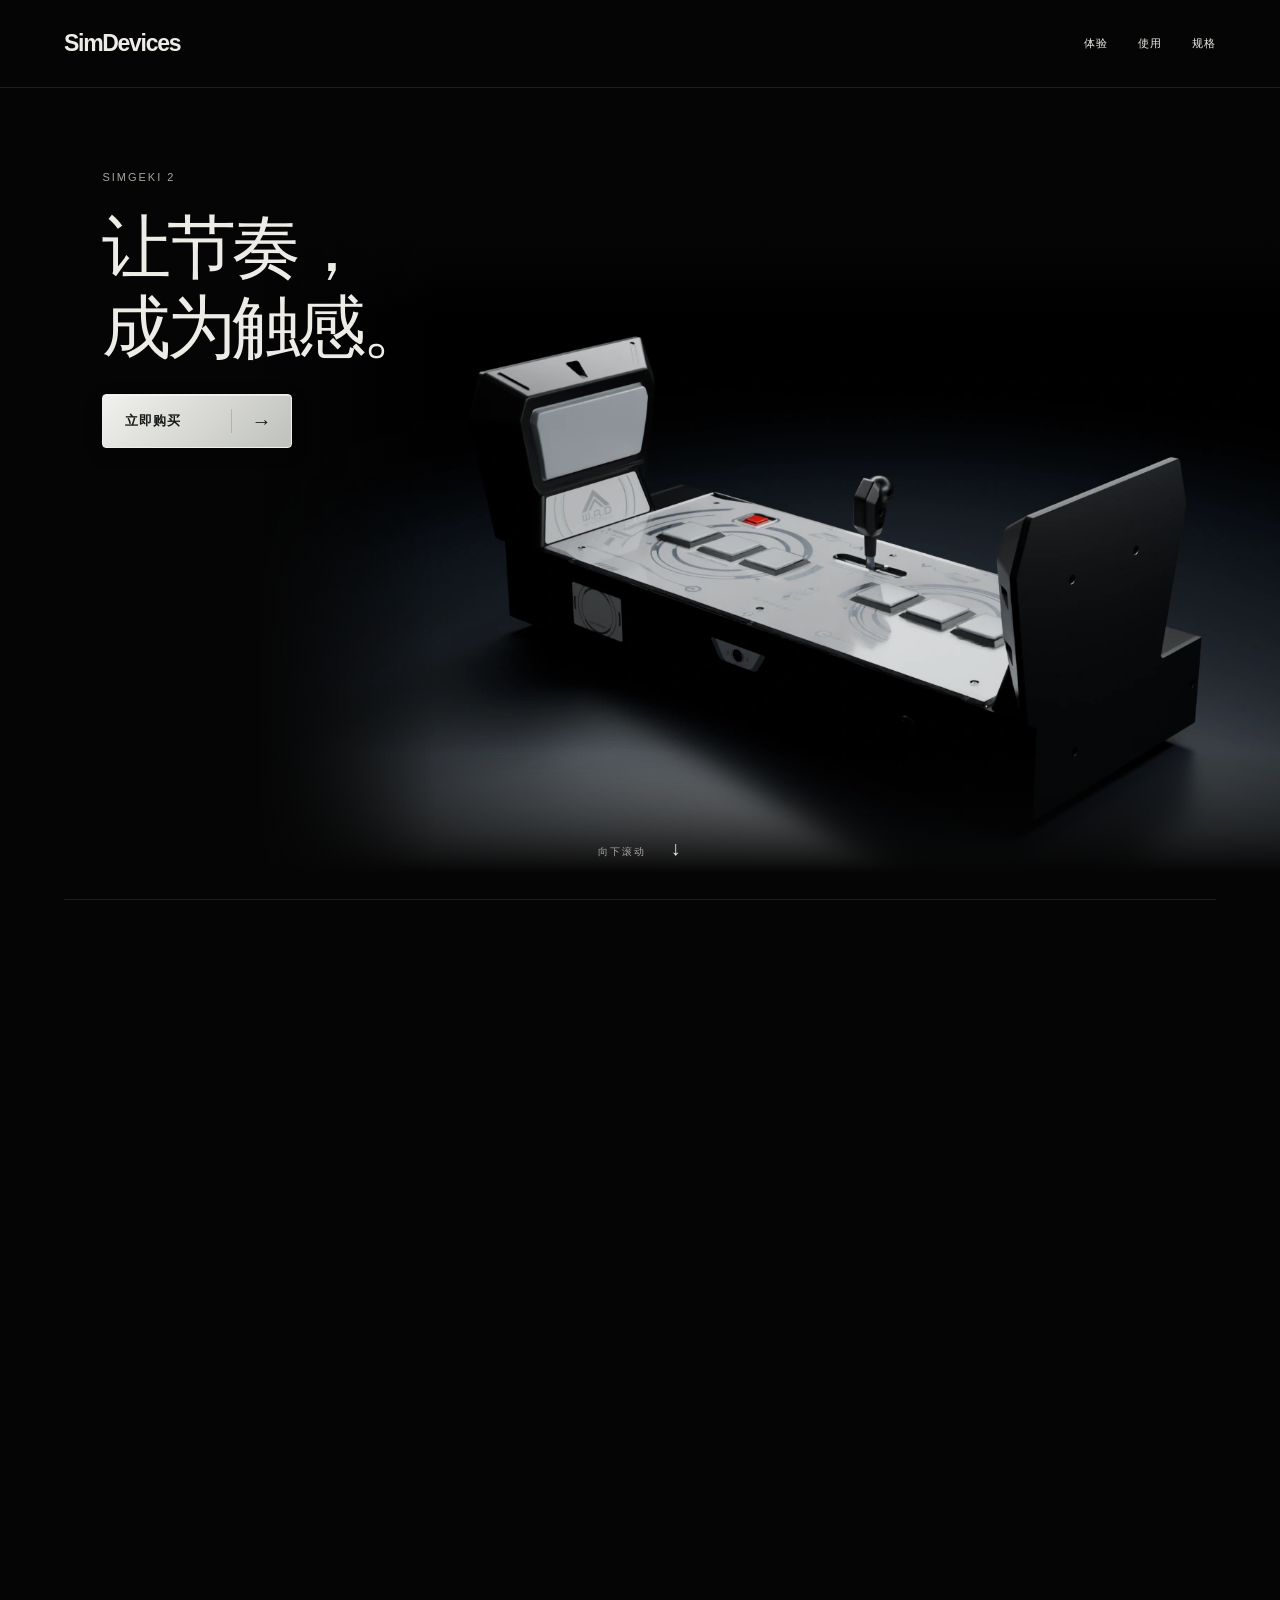
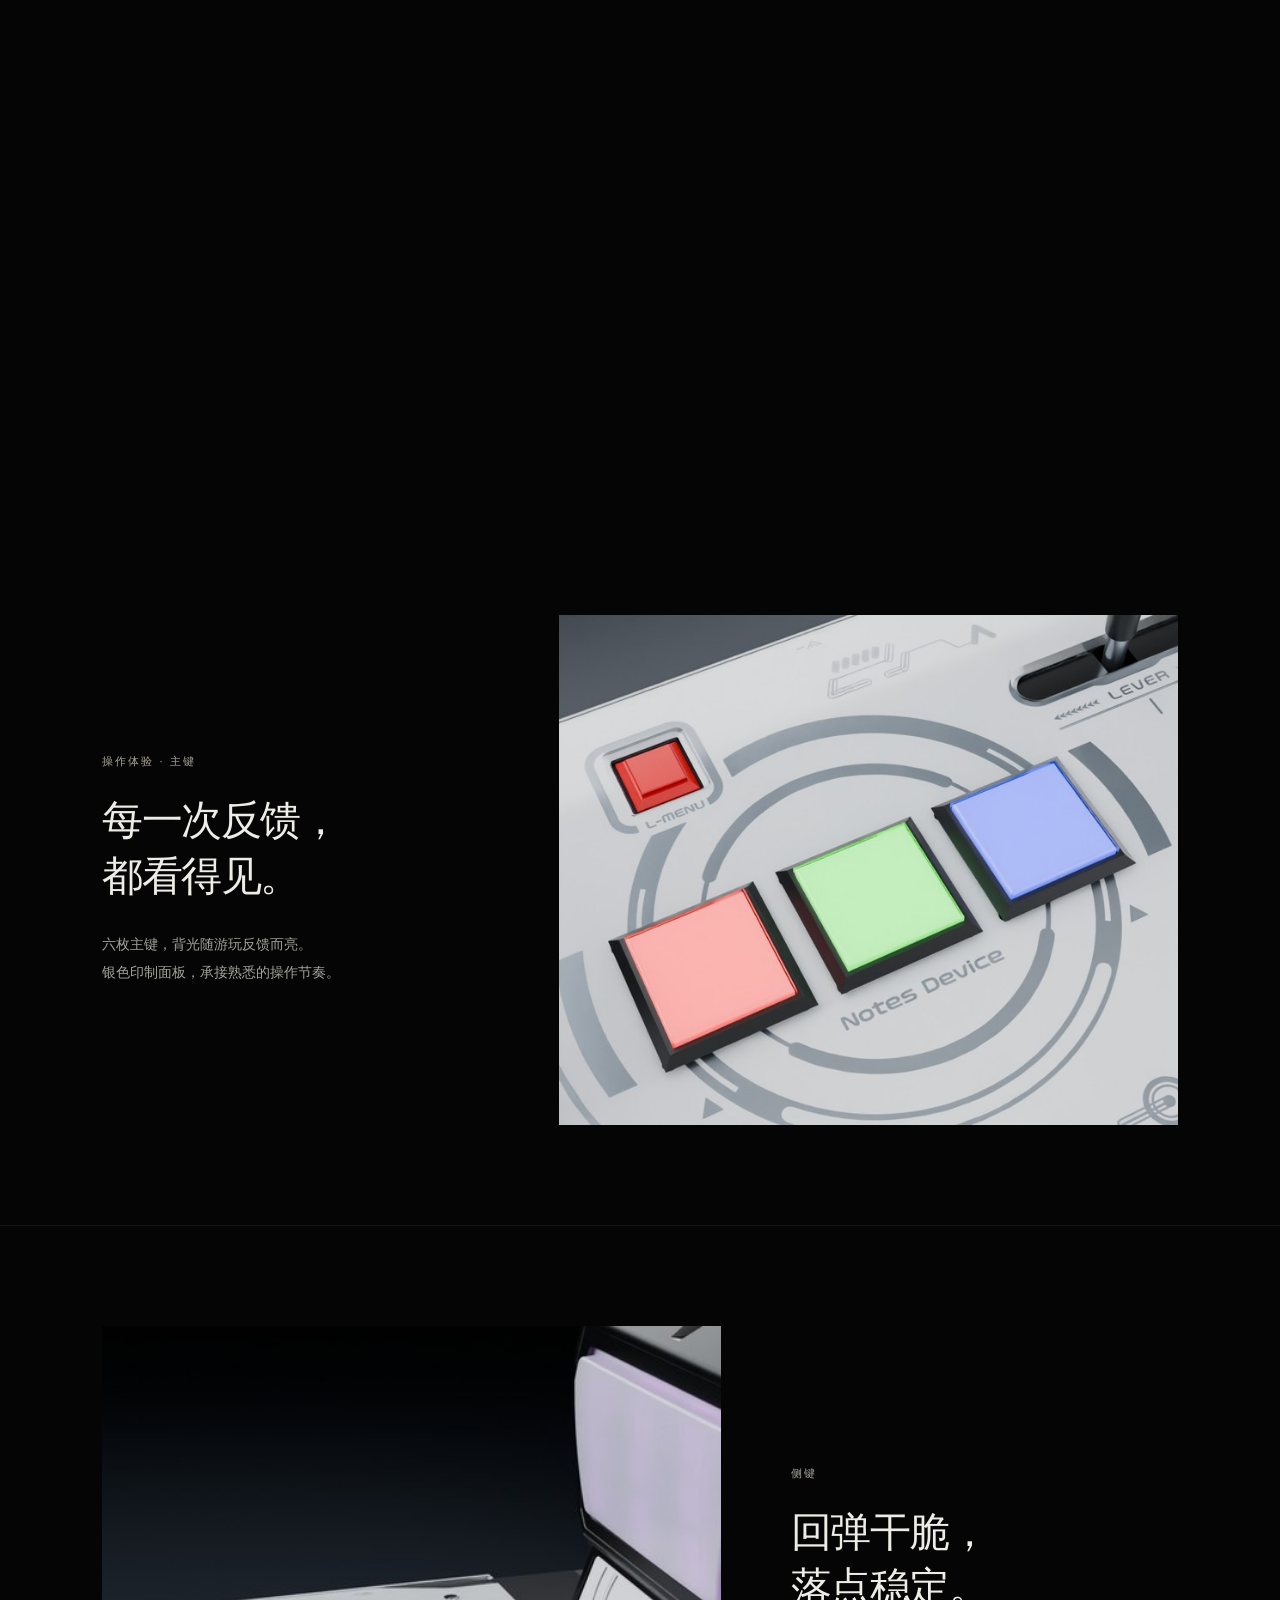
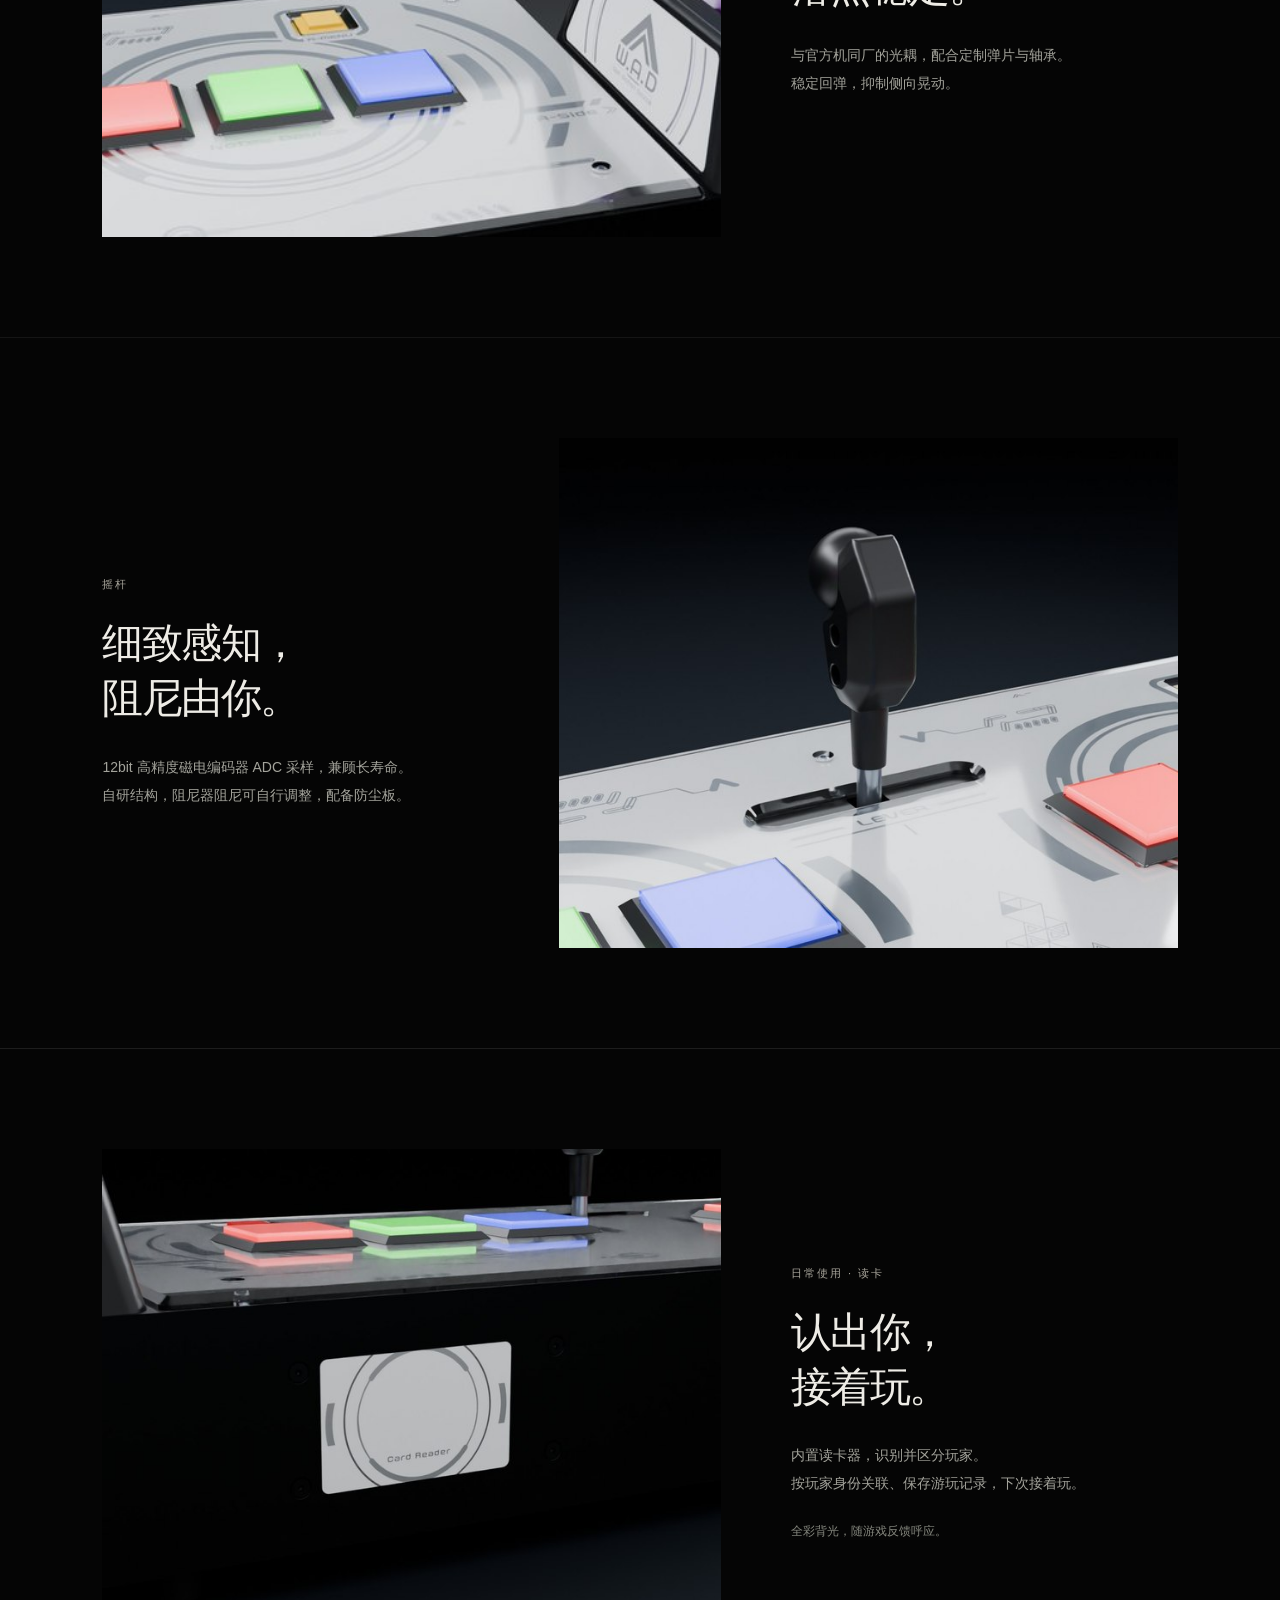
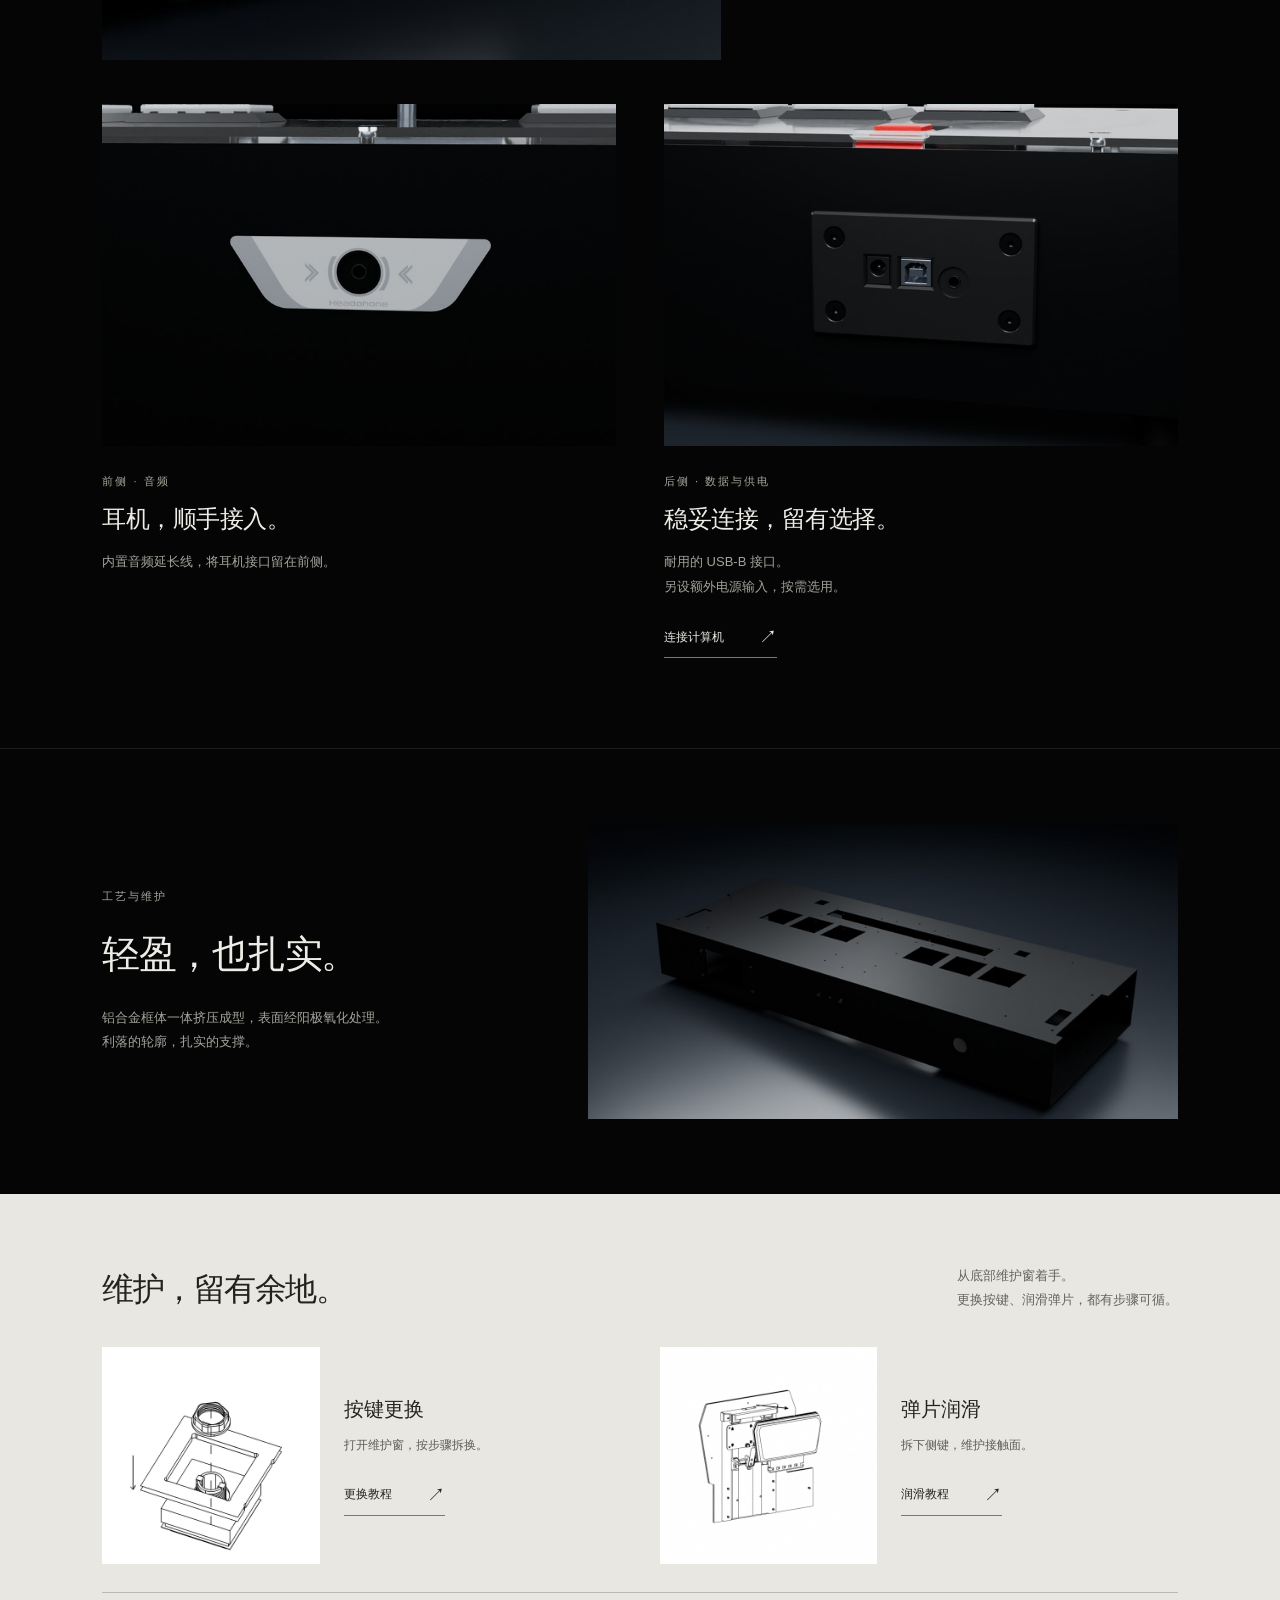
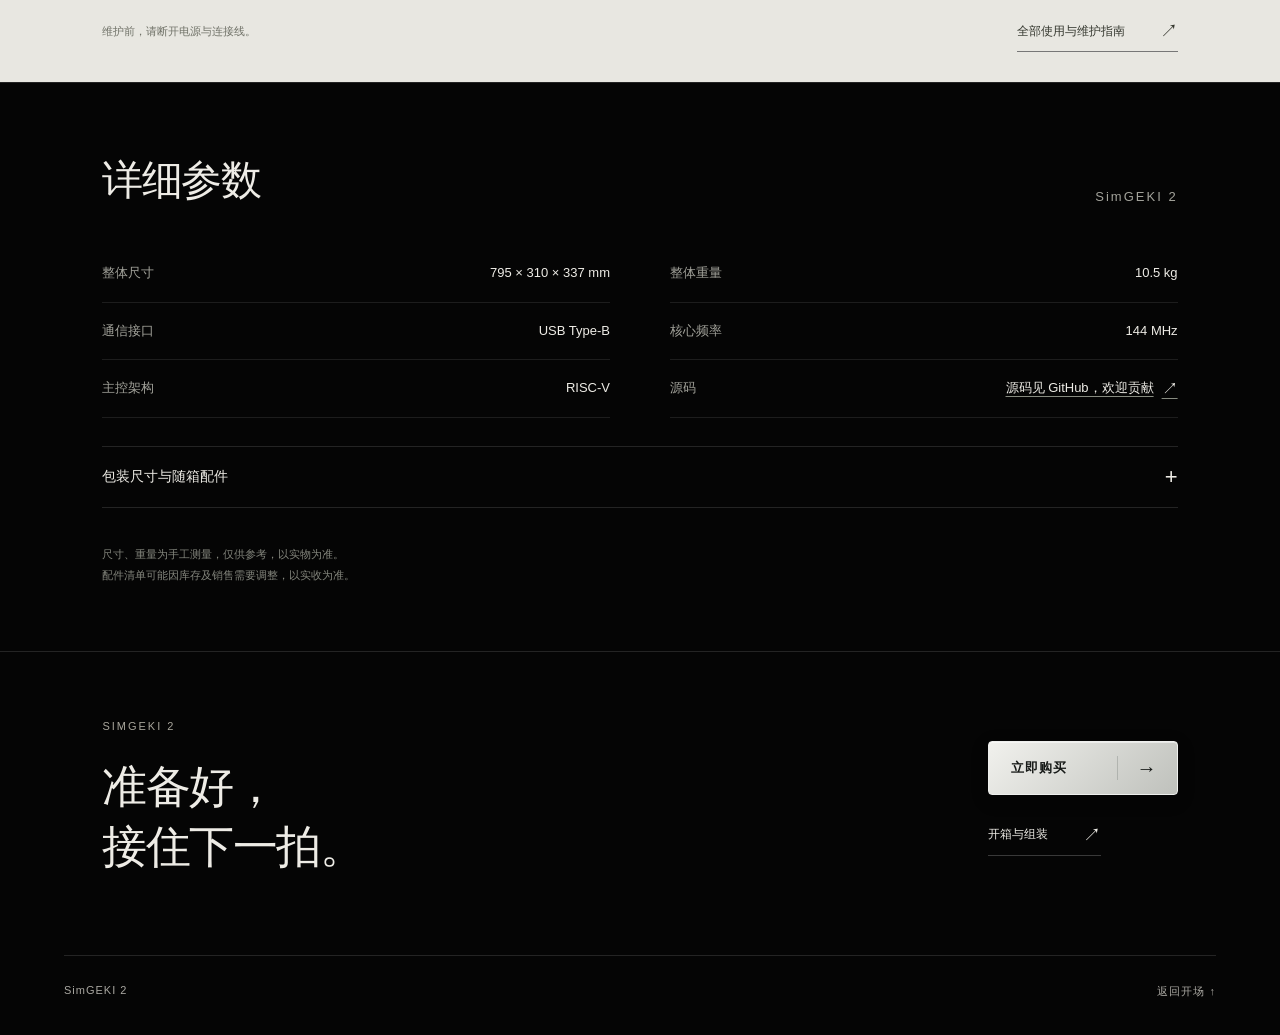
==== products/simgeki-2/index.html @ 31fef50c "Build SimDevices brand home and preserve SimGEKI product story" ====
<!doctype html>
<html lang="zh-CN"><head><meta charset="utf-8"><meta name="viewport" content="width=device-width,initial-scale=1"><meta name="theme-color" content="#050505"><title>SimGEKI 2 · 让节奏，成为触感。</title><meta name="description" content="SimGEKI 2：主键、侧键、摇杆与读卡器。探索真实细节、维护方式和详细规格。"><link rel="stylesheet" href="style.css?v=13"></head>
<body><header><a class="brand" href="../../" aria-label="SimDevices 品牌首页">SimDevices</a><nav aria-label="页面导航"><a href="#detail">体验</a><a href="#reader">使用</a><a href="#specs">规格</a></nav></header>
<main id="top">
<section class="sequence" aria-label="SimGEKI 2 产品展示"><div class="stage"><div class="title"><p class="eyebrow">SIMGEKI 2</p><h1>让节奏，<br>成为触感。</h1><a class="purchase" href="https://item.taobao.com/item.htm?id=807658111168" target="_blank" rel="noopener"><span class="purchase-label">立即购买</span><span class="purchase-arrow" aria-hidden="true">→</span></a></div><div class="visual"><picture><source media="(prefers-reduced-motion: reduce) and (max-width: 700px)" srcset="assets/mobile/reduced-off.webp?v=10-final"><source media="(prefers-reduced-motion: reduce)" srcset="assets/desktop/reduced-off.webp?v=10-final"><source media="(max-width: 700px)" srcset="assets/mobile/frame-000.webp?v=10-final"><img id="poster" src="assets/desktop/frame-000.webp?v=10-final" width="1600" height="900" fetchpriority="high" alt="SimGEKI 2，未点亮的六枚主键与中央摇杆"></picture><canvas aria-hidden="true"></canvas></div><div class="caption"><span class="instruction">向下滚动 <b>↓</b></span></div><div class="track"><i></i></div></div></section>
<section id="detail" class="feature content-section" aria-labelledby="keys-heading"><div class="feature-copy"><p class="eyebrow">操作体验 · 主键</p><h2 id="keys-heading">每一次反馈，<br>都看得见。</h2><p>六枚主键，背光随游玩反馈而亮。<br>银色印制面板，承接熟悉的操作节奏。</p></div><figure><img src="assets/keys-studio.jpg" srcset="assets/keys-studio-720.jpg 720w, assets/keys-studio.jpg 1200w" sizes="(max-width:700px) 84vw, (max-width:1600px) 49vw, 720px" width="1200" height="990" loading="lazy" decoding="async" alt="真实模型主键特写：背光点亮的按键与银色印制面板"></figure></section>
<section id="side" class="feature reverse content-section" aria-labelledby="side-heading"><div class="feature-copy"><p class="eyebrow">侧键</p><h2 id="side-heading">回弹干脆，<br>落点稳定。</h2><p>与官方机同厂的光耦，配合定制弹片与轴承。<br>稳定回弹，抑制侧向晃动。</p></div><figure><img src="assets/side-controls.jpg" srcset="assets/side-controls-720.jpg 720w, assets/side-controls.jpg 1600w" sizes="(max-width:700px) 84vw, (max-width:1600px) 49vw, 720px" width="1600" height="900" loading="lazy" decoding="async" alt="真实模型侧键特写：侧边按键与框体"></figure></section>
<section id="lever" class="feature content-section" aria-labelledby="lever-heading"><div class="feature-copy"><p class="eyebrow">摇杆</p><h2 id="lever-heading">细致感知，<br>阻尼由你。</h2><p>12bit 高精度磁电编码器 ADC 采样，兼顾长寿命。<br>自研结构，阻尼器阻尼可自行调整，配备防尘板。</p></div><figure><img src="assets/joystick-studio.jpg" srcset="assets/joystick-studio-720.jpg 720w, assets/joystick-studio.jpg 1200w" sizes="(max-width:700px) 84vw, (max-width:1600px) 49vw, 720px" width="1200" height="990" loading="lazy" decoding="async" alt="真实模型摇杆特写：握把、杆轴与面板行程槽"></figure></section>
<section id="everyday" class="daily" aria-labelledby="reader-heading"><div id="reader" class="feature reverse content-section" aria-labelledby="reader-heading"><div class="feature-copy"><p class="eyebrow">日常使用 · 读卡</p><h2 id="reader-heading">认出你，<br>接着玩。</h2><p>内置读卡器，识别并区分玩家。<br>按玩家身份关联、保存游玩记录，下次接着玩。</p><p class="secondary">全彩背光，随游戏反馈呼应。</p></div><figure><img src="assets/reader-studio.jpg" srcset="assets/reader-studio-720.jpg 720w, assets/reader-studio.jpg 1200w" sizes="(max-width:700px) 84vw, (max-width:1600px) 49vw, 720px" width="1200" height="990" loading="lazy" decoding="async" alt="真实模型读卡器特写：前侧读卡区域与印制面板"></figure></div>
<div id="connections" class="connections content-section">

<div class="connections-grid">
<article id="front-audio"><figure><img src="assets/audio-studio.jpg" srcset="assets/audio-studio-720.jpg 720w, assets/audio-studio.jpg 1200w" sizes="(max-width:700px) 84vw, 40vw" width="1200" height="800" loading="lazy" decoding="async" alt="真实模型前侧耳机插孔特写，位于银色 Headphone 标识中央"></figure><p class="eyebrow">前侧 · 音频</p><h3>耳机，顺手接入。</h3><p>内置音频延长线，将耳机接口留在前侧。</p></article>
<article id="rear-ports"><figure><img src="assets/rear-studio.jpg" srcset="assets/rear-studio-720.jpg 720w, assets/rear-studio.jpg 1200w" sizes="(max-width:700px) 84vw, 40vw" width="1200" height="800" loading="lazy" decoding="async" alt="真实模型后侧接口特写，包含 USB-B 与额外电源输入接口"></figure><p class="eyebrow">后侧 · 数据与供电</p><h3>稳妥连接，留有选择。</h3><p>耐用的 USB-B 接口。<br>另设额外电源输入，按需选用。</p><a class="text-link" href="https://sim.bysb.net/#/simgeki2/configs/connect-to-pc/" target="_blank" rel="noopener">连接计算机 <span>↗</span></a></article>
</div>

</div></section>
<section id="frame-body" class="build content-section" aria-labelledby="frame-heading"><div><p class="eyebrow">工艺与维护</p><h2 id="frame-heading">轻盈，也扎实。</h2><p>铝合金框体一体挤压成型，表面经阳极氧化处理。<br>利落的轮廓，扎实的支撑。</p></div><figure><img src="assets/frame-studio.jpg" srcset="assets/frame-studio-720.jpg 720w, assets/frame-studio.jpg 1200w" sizes="(max-width:700px) 84vw, 40vw" width="1200" height="600" loading="lazy" decoding="async" alt="真实框体模型单独展示，移除面板及侧键以呈现框体结构"></figure></section>
<section id="care" class="care" aria-labelledby="care-heading"><div class="care-inner"><div class="section-head"><h2 id="care-heading">维护，留有余地。</h2><p>从底部维护窗着手。<br>更换按键、润滑弹片，都有步骤可循。</p></div><div class="assembly-grid">
<article><img src="assets/button-replacement-d50b653d.png" loading="lazy" decoding="async" width="512" height="512" alt="从设备背面观察，沿按钮轴线取出旧按钮的拆卸示意"><div><h3>按键更换</h3><p>打开维护窗，按步骤拆换。</p><a class="text-link" href="https://sim.bysb.net/#/simgeki2/maintenance/buttons/replacebutton" target="_blank" rel="noopener">更换教程 <span>↗</span></a></div></article>
<article><img src="assets/side-assembly.png" loading="lazy" decoding="async" width="512" height="512" alt="侧键弹片结构拆卸示意"><div><h3>弹片润滑</h3><p>拆下侧键，维护接触面。</p><a class="text-link" href="https://sim.bysb.net/#/simgeki2/maintenance/sidekeys/lubricatespring" target="_blank" rel="noopener">润滑教程 <span>↗</span></a></div></article>
</div><div class="care-bottom"><p class="care-note">维护前，请断开电源与连接线。</p><a class="text-link" href="https://sim.bysb.net/#/simgeki2/" target="_blank" rel="noopener">全部使用与维护指南 <span>↗</span></a></div></div></section>

<section id="specs" class="specs content-section" aria-labelledby="specs-heading"><div class="section-head"><h2 id="specs-heading">详细参数</h2><p>SimGEKI 2</p></div>
<dl class="spec-grid"><div><dt>整体尺寸</dt><dd>795 × 310 × 337 mm</dd></div><div><dt>整体重量</dt><dd>10.5 kg</dd></div><div><dt>通信接口</dt><dd>USB Type-B</dd></div><div><dt>核心频率</dt><dd>144 MHz</dd></div><div><dt>主控架构</dt><dd>RISC-V</dd></div><div class="source-row"><dt>源码</dt><dd><a class="source-link" href="https://github.com/SimDevices-Project/SimGEKI" target="_blank" rel="noopener noreferrer">源码见 GitHub，欢迎贡献 <span aria-hidden="true">↗</span></a></dd></div></dl>
<details class="spec-more"><summary>包装尺寸与随箱配件</summary><dl class="pack-spec"><div><dt>包装尺寸</dt><dd>859 × 384 × 308 mm</dd></div><div><dt>包装重量</dt><dd>12.8 kg</dd></div></dl><div class="package"><h3>包装清单</h3><ul><li>SimGEKI 2 主机</li><li>左侧键、右侧键</li><li>USB-A to USB-B 数据线 · 1.5 米</li><li>Aux 3.5mm 公对公音频线 · 1.5 米</li><li>H2.0 / H2.5 / H3.0 内六角扳手</li><li>T20 带柱梅花扳手</li><li>紧固螺丝包</li></ul></div>
</details><p class="spec-note">尺寸、重量为手工测量，仅供参考，以实物为准。<br>配件清单可能因库存及销售需要调整，以实收为准。</p></section>
<section id="purchase-close" class="closing content-section" aria-labelledby="closing-heading"><div><p class="eyebrow">SIMGEKI 2</p><h2 id="closing-heading">准备好，<br>接住下一拍。</h2></div><div class="closing-actions"><a class="purchase" href="https://item.taobao.com/item.htm?id=807658111168" target="_blank" rel="noopener"><span class="purchase-label">立即购买</span><span class="purchase-arrow" aria-hidden="true">→</span></a><a class="text-link" href="https://sim.bysb.net/#/simgeki2/manual/unbox/" target="_blank" rel="noopener">开箱与组装 <span>↗</span></a></div></section>
</main><footer><span>SimGEKI 2</span><a href="#top">返回开场 ↑</a></footer><script src="app.js?v=10-final"></script></body></html>
---- products/simgeki-2/style.css ----
:root{color-scheme:dark;--paper:#eeece6;--muted:#a3a39b}*{box-sizing:border-box}html{scroll-behavior:smooth;scroll-padding-top:40px}body{margin:0;background:#050505;color:var(--paper);font-family:Arial,"Microsoft YaHei",sans-serif;-webkit-font-smoothing:antialiased}a{color:inherit;text-decoration:none}a:focus-visible{outline:2px solid #cec7b4;outline-offset:8px}header{height:88px;position:absolute;z-index:5;top:0;left:0;width:100%;padding:0 5%;display:flex;align-items:center;justify-content:space-between;border-bottom:1px solid #ffffff1a}.brand{font-size:23px;font-weight:800;letter-spacing:-1.3px}nav{display:flex;gap:30px;font-size:11px;letter-spacing:1px}.eyebrow{font-size:11px;letter-spacing:2px;color:#a9a69c;margin:0 0 24px}.sequence{height:235svh}.stage{height:100svh;min-height:620px;position:sticky;top:0;overflow:hidden;background:#050505}.title{position:absolute;z-index:2;left:8%;top:19%;pointer-events:none}h1{font-size:clamp(48px,5.4vw,86px);font-weight:500;line-height:1.16;letter-spacing:-4px;margin:0}.visual{position:absolute;width:min(88vw,1450px);right:-8%;bottom:3%;aspect-ratio:16/9}.visual:after{content:"";position:absolute;inset:0;pointer-events:none;background:linear-gradient(90deg,#050505 0%,transparent 16%),linear-gradient(0deg,#050505 0%,transparent 19%),linear-gradient(180deg,#050505 0%,transparent 12%)}.visual img,.visual canvas{position:absolute;width:100%;height:100%;object-fit:contain;display:block}.visual canvas{opacity:0}.caption{position:absolute;bottom:40px;left:5%;width:90%;display:flex;justify-content:center;color:#aaa8a2;font-size:10px;letter-spacing:2px}.instruction b{display:inline-block;margin-left:20px;font-size:20px;font-weight:400;color:var(--paper)}.track{height:1px;position:absolute;bottom:0;left:5%;width:90%;background:#ffffff1a}.track i{display:block;background:#aaa391;width:100%;height:100%;transform:scaleX(0);transform-origin:left}.content-section{max-width:1600px;margin:0 auto;padding:100px 8%}h2{font-size:clamp(30px,3.2vw,50px);line-height:1.35;font-weight:400;letter-spacing:-1.5px;margin:0 0 26px}.feature{display:grid;grid-template-columns:1fr 1.6fr;gap:70px;align-items:center}.feature+.feature{border-top:1px solid #ffffff10}.feature-copy>p:not(.eyebrow){font-size:14px;line-height:2;color:var(--muted);margin:0}.feature figure{margin:0;aspect-ratio:1.212;overflow:hidden;background:#080909}.feature img{display:block;width:100%;height:100%;object-fit:cover;object-position:center}.feature.reverse{grid-template-columns:1.6fr 1fr}.feature.reverse figure{grid-column:1;grid-row:1}.feature.reverse .feature-copy{grid-column:2;grid-row:1}.text-link{display:inline-flex;align-items:center;gap:35px;border-bottom:1px solid #777;padding:8px 0;font-size:12px;margin-top:18px}.text-link span{font-size:18px}.care{background:#e8e7e1;color:#22231f}.care-inner{max-width:1600px;margin:auto;padding:70px 8% 30px}.section-head{display:flex;align-items:end;justify-content:space-between;gap:45px;margin-bottom:36px}.section-head h2{margin:0}.section-head>p{font-size:13px;line-height:1.8;margin:0;color:#62645c}.assembly-grid{display:grid;grid-template-columns:1fr 1fr;gap:40px}.assembly-grid article{display:grid;grid-template-columns:minmax(100px,42%) 1fr;gap:24px;align-items:center}.assembly-grid img{display:block;width:100%;height:auto;aspect-ratio:1;object-fit:contain;background:#fff}.assembly-grid h3{font-size:20px;font-weight:400;margin:0 0 12px}.assembly-grid p{font-size:12px;line-height:1.8;color:#5b5e55;margin:0}.care-note{font-size:11px;color:#707268;border-top:1px solid #b9bbb0;padding-top:22px;margin:30px 0 0}.specs{border-top:1px solid #ffffff20;padding-top:70px;padding-bottom:65px}.specs .section-head>p{color:var(--muted);letter-spacing:2px}.spec-grid{display:grid;grid-template-columns:1fr 1fr;gap:0 60px;margin:0 0 50px}.spec-grid>div{display:flex;justify-content:space-between;align-items:baseline;gap:24px;padding:18px 0;border-bottom:1px solid #ffffff18;font-size:13px;line-height:1.6}.spec-grid dt{color:var(--muted);flex-shrink:0}.spec-grid dd{margin:0;text-align:right}.specs h3{font-size:17px;font-weight:400;margin:0 0 24px}.package{display:grid;grid-template-columns:1fr 2fr;gap:24px;border-top:1px solid #ffffff18;padding-top:32px}.package ul{display:grid;grid-template-columns:1fr 1fr;gap:12px 30px;list-style:none;padding:0;margin:0;color:#b3b3aa;font-size:12px;line-height:1.8}.spec-note{color:#84867d;font-size:11px;line-height:1.9;margin:36px 0 0}footer{margin:0 5%;padding:28px 0 36px;border-top:1px solid #ffffff20;display:flex;justify-content:space-between;color:#aaa8a2;font-size:11px;letter-spacing:1px}
@media(min-width:1600px){.visual{right:0}}
@media(max-width:700px){header{height:72px;padding:0 7%}.brand{font-size:21px}nav{gap:20px;font-size:10px}.sequence{height:200svh}.stage{min-height:580px}.title{top:17%;left:8%}h1{font-size:49px;letter-spacing:-2px;line-height:1.23}.eyebrow{font-size:10px;margin-bottom:20px}.visual{width:140%;right:-20%;bottom:17%}.caption{bottom:35px;font-size:9px;letter-spacing:1px}.instruction b{margin-left:10px}.content-section{padding:68px 8%}.feature,.feature.reverse{grid-template-columns:1fr;gap:30px}.feature.reverse .feature-copy,.feature.reverse figure{grid-column:auto;grid-row:auto}.feature h2{font-size:35px;margin-bottom:20px}.feature-copy>p:not(.eyebrow){font-size:13px;line-height:1.9}.feature figure{aspect-ratio:1.15}.care-inner{padding:55px 8% 28px}.section-head{display:block;margin-bottom:28px}.section-head h2{font-size:30px;margin-bottom:18px}.section-head>p{font-size:12px}.assembly-grid{grid-template-columns:1fr;gap:28px}.assembly-grid article{grid-template-columns:40% 1fr;gap:20px}.assembly-grid h3{font-size:18px;margin-bottom:8px}.assembly-grid .text-link{font-size:11px;margin-top:12px;gap:22px}.care-note{line-height:1.8}.spec-grid{grid-template-columns:1fr;margin-bottom:36px}.spec-grid>div{font-size:12px;padding:16px 0;gap:15px}.package{grid-template-columns:1fr;gap:0}.package ul{grid-template-columns:1fr;gap:9px}.specs{padding-top:55px}.specs .section-head>p{font-size:11px}.spec-note{font-size:10px}footer{font-size:10px}}
@media(prefers-reduced-motion:reduce){html{scroll-behavior:auto}.sequence{height:100svh}.track{display:none}.title{opacity:1!important}}

.purchase{pointer-events:auto;display:inline-flex;align-items:center;justify-content:space-between;gap:32px;min-width:190px;min-height:54px;margin-top:27px;padding:0 19px 0 22px;border:1px solid #eeefed;border-radius:4px;background:linear-gradient(135deg,#f1f1ed,#bfc1bc);box-shadow:inset 0 1px 0 #fff8,0 5px 18px #0003;color:#171a18;font-size:13px;font-weight:600;letter-spacing:1px;touch-action:manipulation;animation:purchase-enter .48s .08s both;transition:transform .18s ease,box-shadow .18s ease,background .18s ease}
.purchase-arrow{font-size:20px;font-weight:400;line-height:24px;padding-left:19px;border-left:1px solid #343c3833;transition:transform .18s ease}
.purchase:focus-visible{outline:2px solid #f0ead9;outline-offset:5px;animation:none}
@keyframes purchase-enter{from{opacity:0;translate:0 6px}to{opacity:1;translate:0 0}}
@media(hover:hover) and (pointer:fine){.purchase:hover{transform:translateY(-2px);background:linear-gradient(135deg,#fffefa,#d2d5ce);box-shadow:inset 0 1px 0 #fff,0 8px 24px #0005}.purchase:hover .purchase-arrow{transform:translateX(3px)}}
.purchase:active{transform:translateY(1px) scale(.985);box-shadow:inset 0 2px 5px #0002;background:#bfc4bb}
.feature-copy>p.secondary{font-size:12px;color:#85877e;margin-top:22px}
.connections{border-top:1px solid #ffffff18}


.connections-grid{display:grid;grid-template-columns:1fr 1fr;gap:48px}
.connections figure{margin:0;background:#080909;overflow:hidden}
.connections img{display:block;width:100%;height:auto}
.connections-grid figure{margin-bottom:28px}
.connections .eyebrow{margin-bottom:14px}
.connections h3{font-size:24px;font-weight:400;letter-spacing:-.5px;margin:0 0 15px}
.connections p:not(.eyebrow){font-size:13px;line-height:1.9;color:var(--muted);margin:0}


@media(max-width:700px){.purchase{min-height:52px;min-width:180px;font-size:12px;margin-top:20px;gap:28px}.feature-copy>p.secondary{font-size:11px;margin-top:18px}.connections-grid{grid-template-columns:1fr;gap:40px}.connections h3{font-size:22px}.connections-grid figure{margin-bottom:23px}}
@media(prefers-reduced-motion:reduce){.purchase,.purchase-arrow{animation:none;transition:none;translate:none;transform:none!important}}
.title:focus-within{opacity:1!important}

.daily{border-top:1px solid #ffffff18}
.daily .feature{padding-bottom:44px}
.daily .connections{border-top:0;padding-top:0;padding-bottom:90px}
.build{border-top:1px solid #ffffff18;display:grid;grid-template-columns:1fr 1.4fr;gap:64px;align-items:center;padding-top:75px;padding-bottom:75px}
.build h2{font-size:clamp(30px,3vw,44px)}
.build p:not(.eyebrow){font-size:13px;line-height:1.9;color:var(--muted);margin:0}
.build figure{margin:0}.build img{display:block;width:100%;height:auto}
.care .section-head h2{font-size:clamp(28px,2.5vw,38px)}
.care-bottom{display:flex;align-items:center;justify-content:space-between;gap:24px;border-top:1px solid #b9bbb0;margin-top:28px;padding-top:18px}
.care-bottom .care-note{border:0;padding:0;margin:0}
.care-bottom .text-link{margin:0;color:#34372e}
.spec-grid{margin-bottom:28px}
.spec-more{border-top:1px solid #ffffff20;border-bottom:1px solid #ffffff20}
.spec-more summary{list-style:none;cursor:pointer;display:flex;align-items:center;justify-content:space-between;gap:20px;min-height:58px;padding:17px 0;font-size:14px}
.spec-more summary::-webkit-details-marker{display:none}
.spec-more summary:after{content:"+";font-size:22px;font-weight:300}
.spec-more[open] summary:after{content:"−"}
.spec-more summary:focus-visible{outline:2px solid #cec7b4;outline-offset:5px}
.pack-spec{display:grid;grid-template-columns:1fr 1fr;gap:40px;margin:0 0 26px}
.pack-spec>div{display:flex;justify-content:space-between;gap:20px;font-size:12px;color:var(--muted)}
.pack-spec dd{margin:0;color:var(--paper)}
.spec-more .package{padding-bottom:28px}
.closing{border-top:1px solid #ffffff20;display:flex;align-items:center;justify-content:space-between;gap:60px;padding-top:68px;padding-bottom:78px}
.closing h2{margin:0;font-size:clamp(34px,3.5vw,52px)}
.closing-actions{display:flex;flex-direction:column;align-items:flex-start;gap:20px}
.closing .purchase{margin:0;animation:none}
.closing .text-link{margin:0;font-size:12px;border-color:#ffffff35}
@media(max-width:700px){.daily .feature{padding-bottom:34px}.daily .connections{padding-bottom:58px}.build{grid-template-columns:1fr;gap:28px;padding-top:58px;padding-bottom:58px}.build h2{font-size:32px;margin-bottom:20px}.care-bottom{align-items:flex-start;flex-direction:column;gap:12px}.care-bottom .text-link{font-size:11px}.pack-spec{grid-template-columns:1fr;gap:16px}.closing{align-items:flex-start;flex-direction:column;gap:30px;padding-top:54px;padding-bottom:60px}.closing h2{font-size:36px}.closing-actions{flex-direction:row;align-items:center;flex-wrap:wrap;gap:22px}.closing .purchase{min-width:170px}.closing .text-link{font-size:11px;gap:12px}}
.spec-grid .source-row{align-items:center;padding-top:6px;padding-bottom:6px}.source-link{display:inline-flex;align-items:center;justify-content:flex-end;gap:8px;min-height:44px;padding:4px 0;border-radius:2px;text-decoration:underline;text-decoration-color:#878b80;text-underline-offset:4px;transition:color .15s,text-decoration-color .15s;touch-action:manipulation}.source-link span{font-size:16px;text-decoration:none}.source-link:hover{color:#fff;text-decoration-color:#eeece6}.source-link:focus-visible{outline:2px solid #cec7b4;outline-offset:3px}.source-link:active{color:#cec7b4}@media(prefers-reduced-motion:reduce){.source-link{transition:none}}
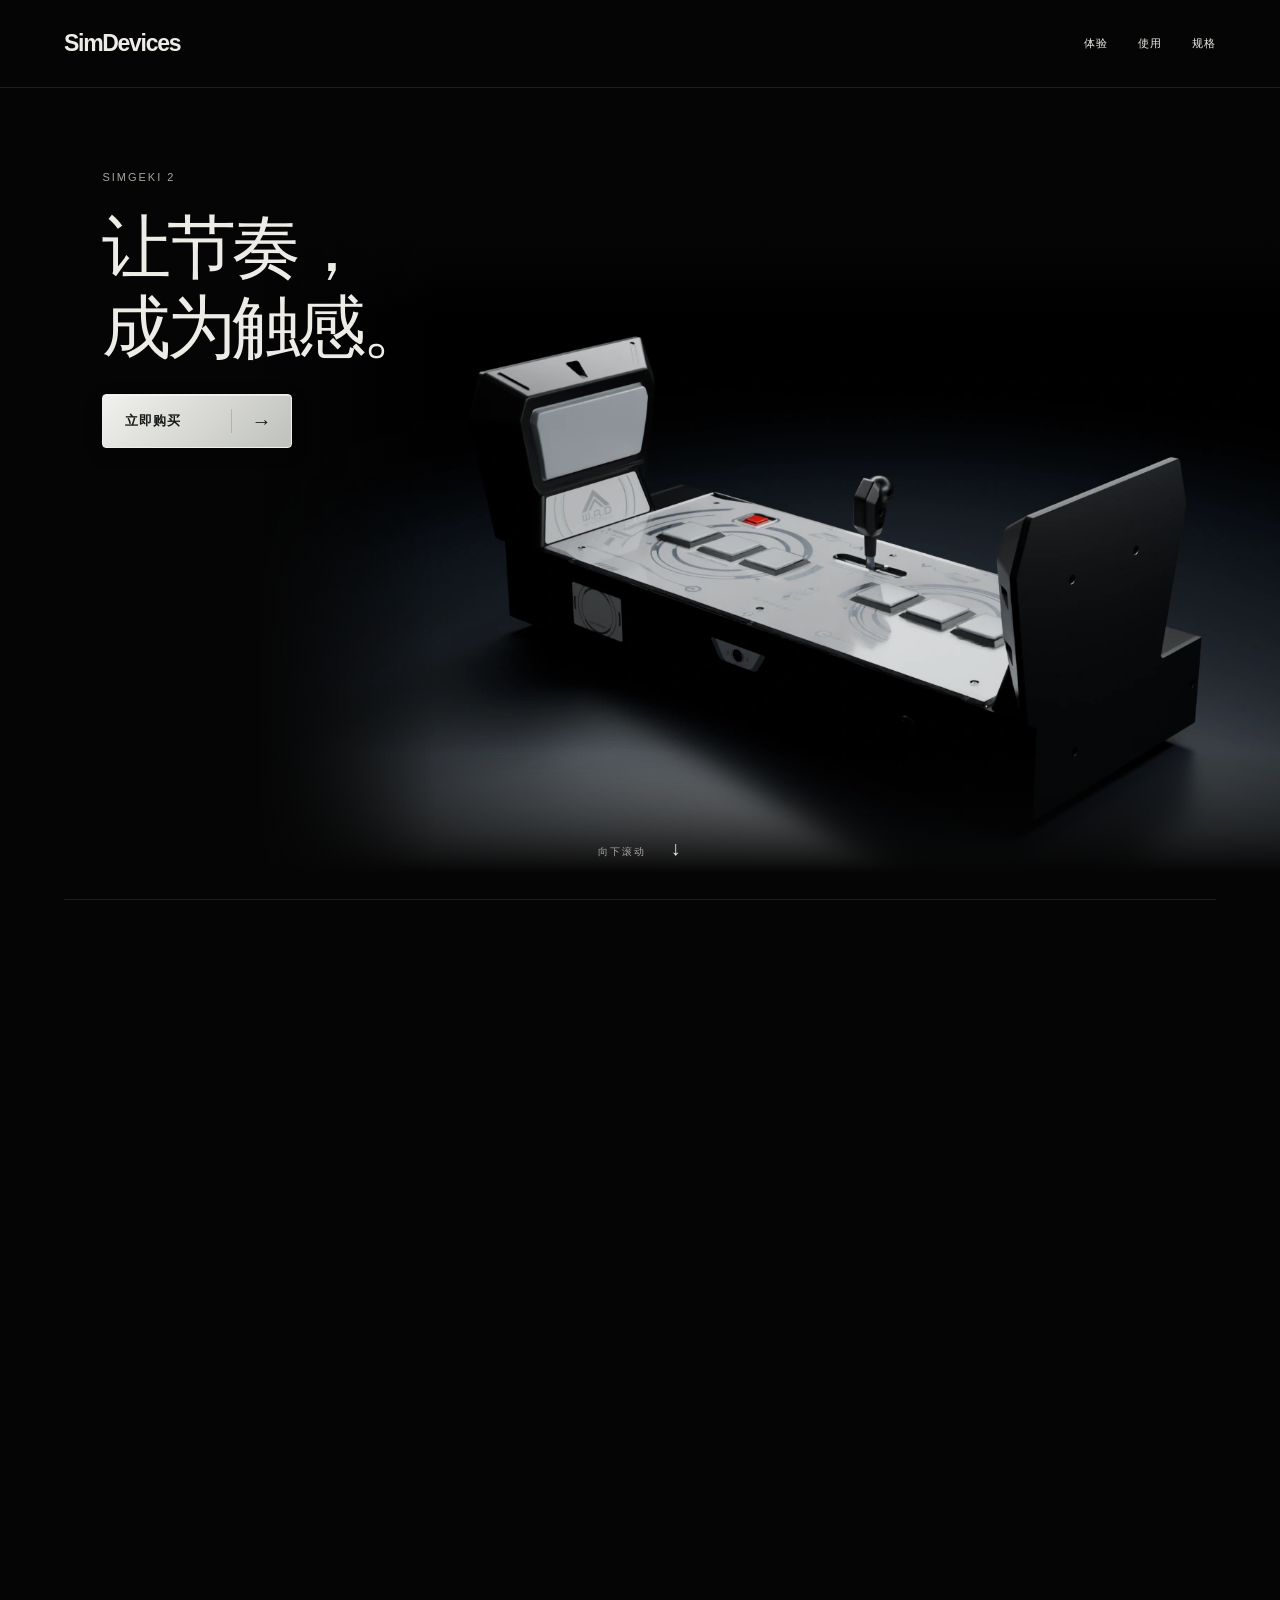
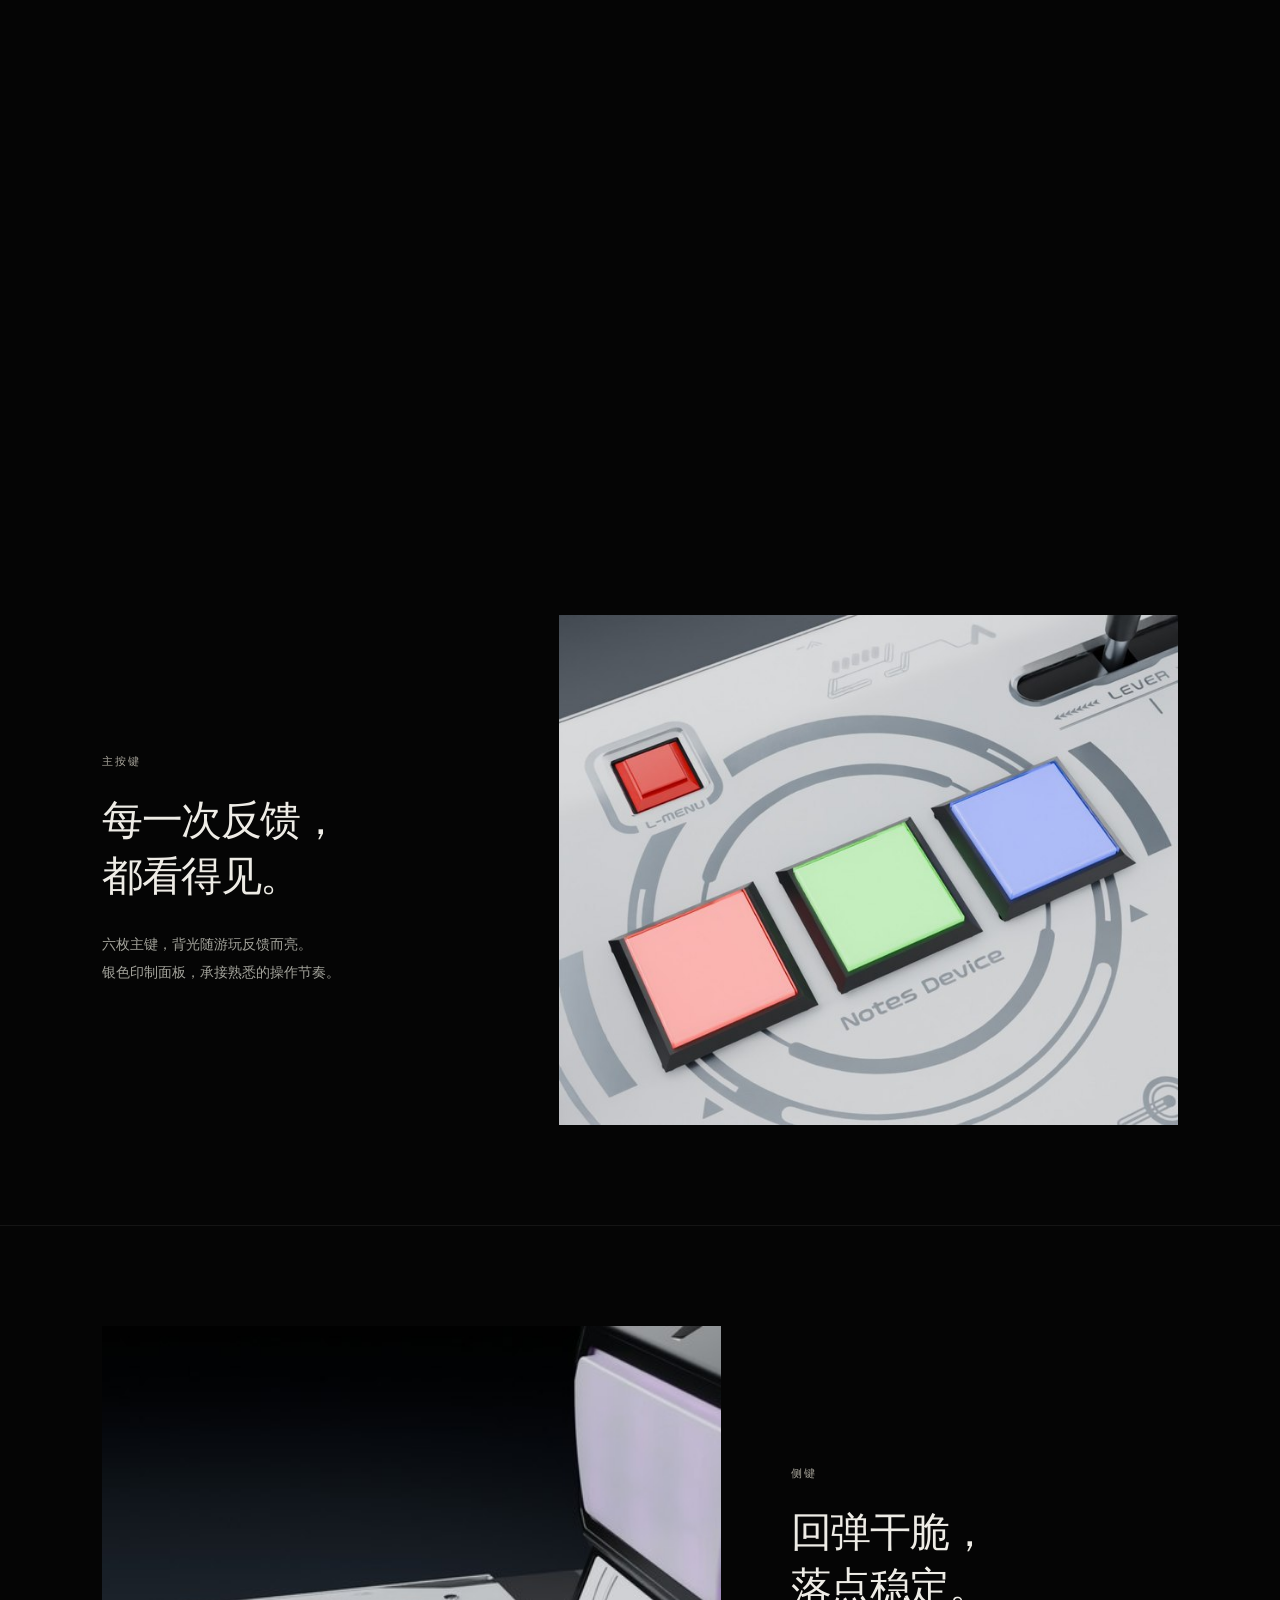
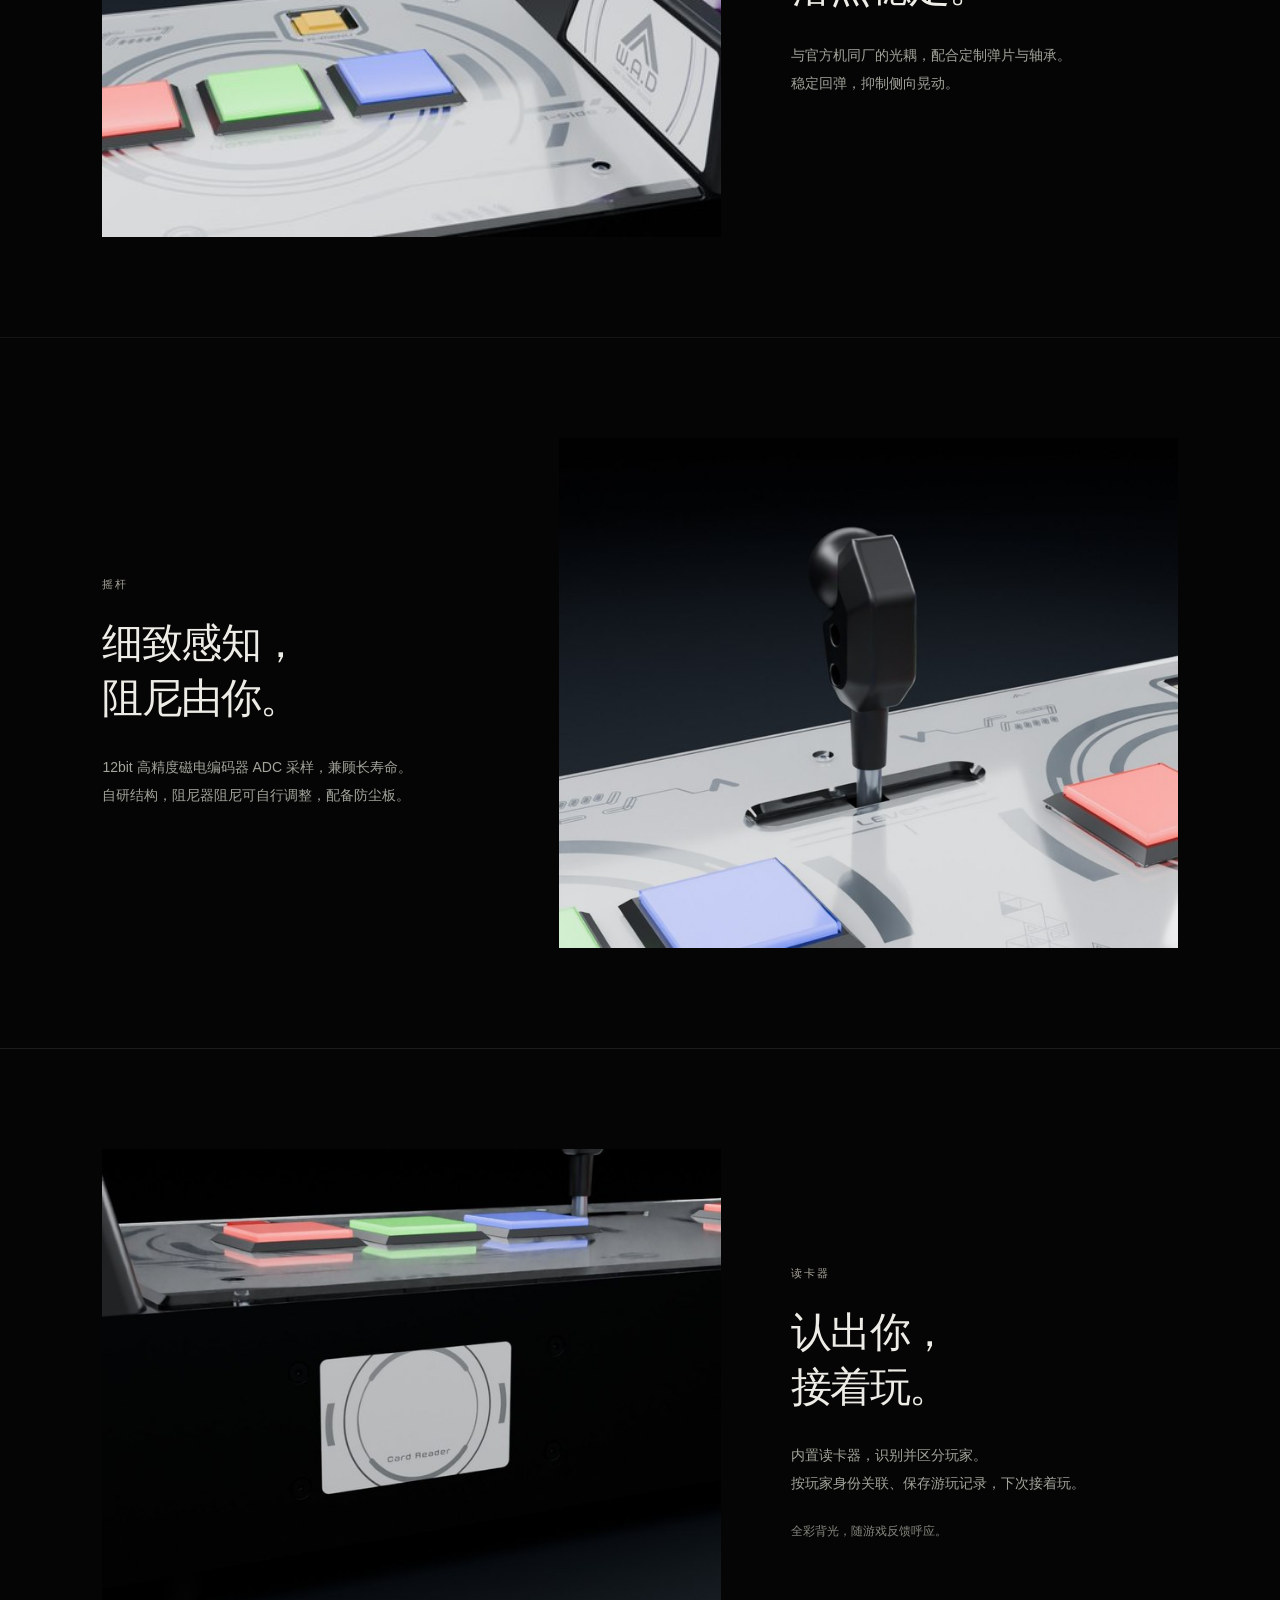
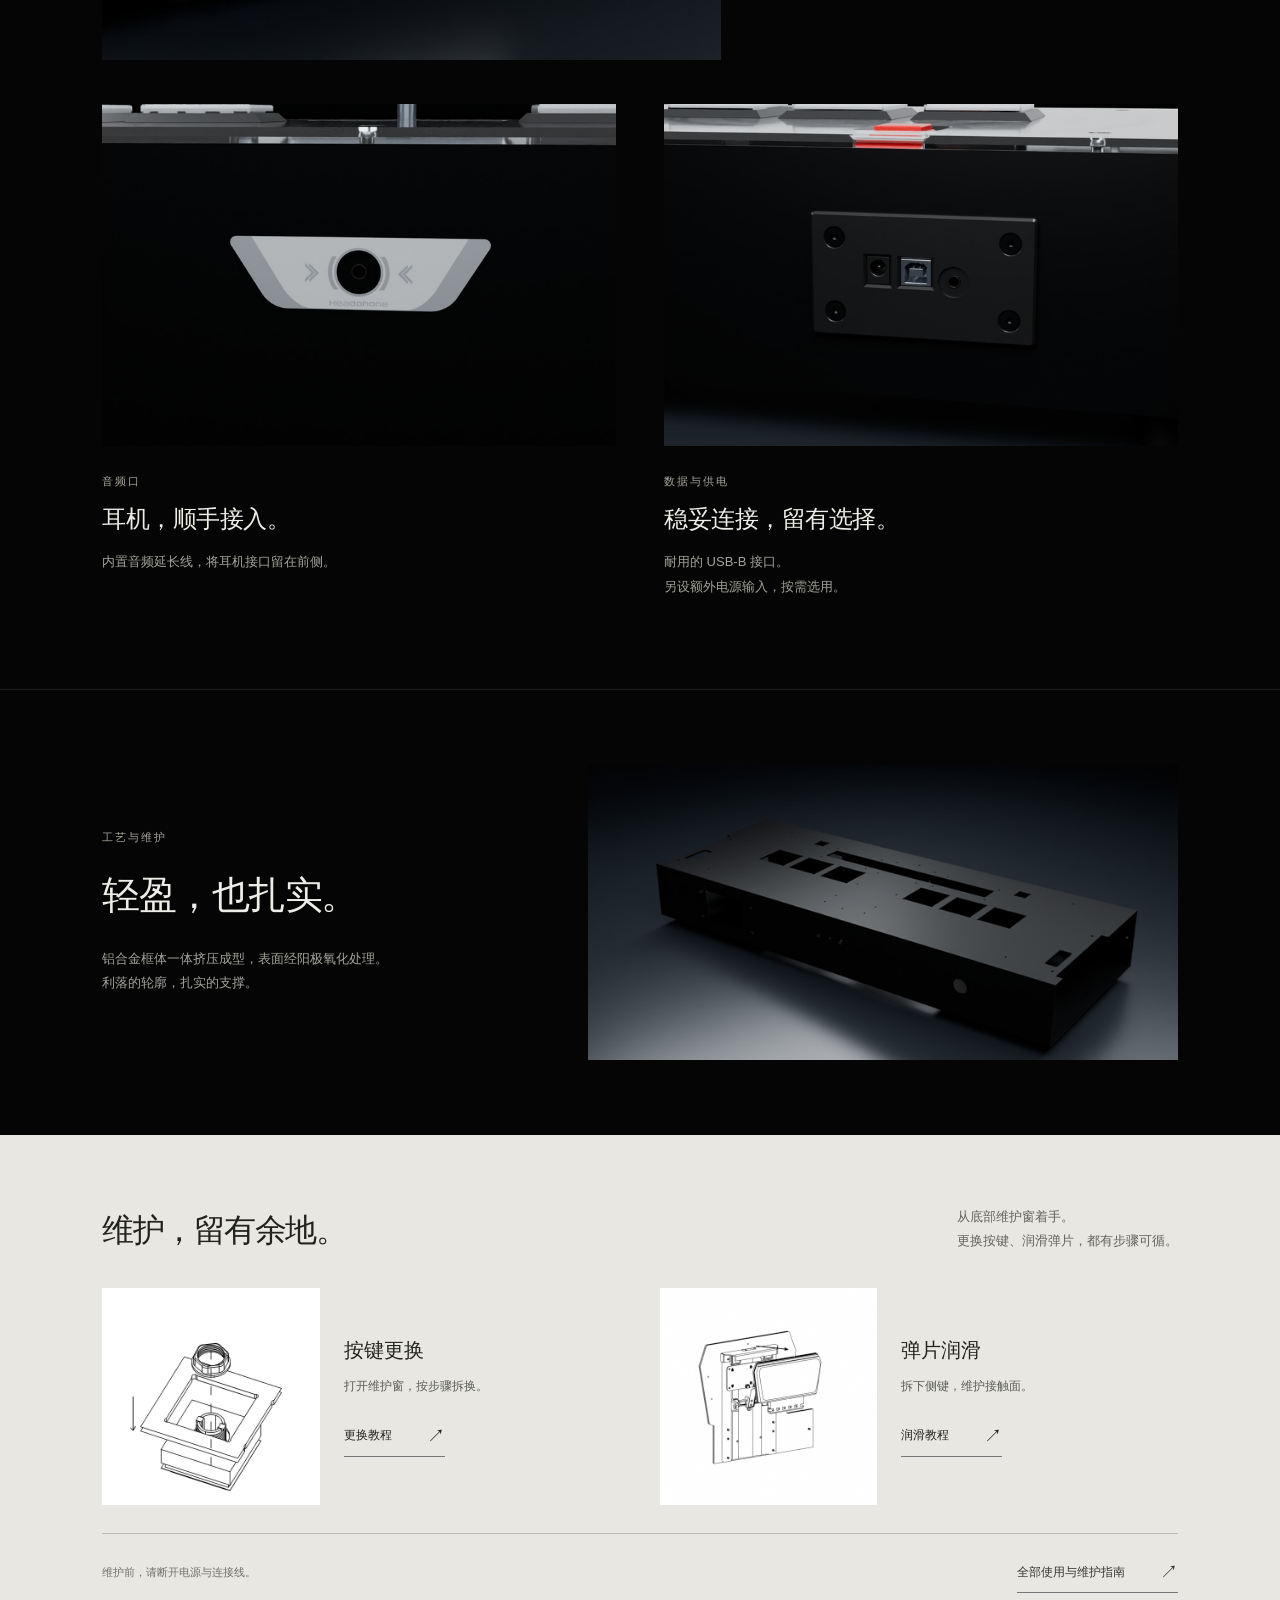
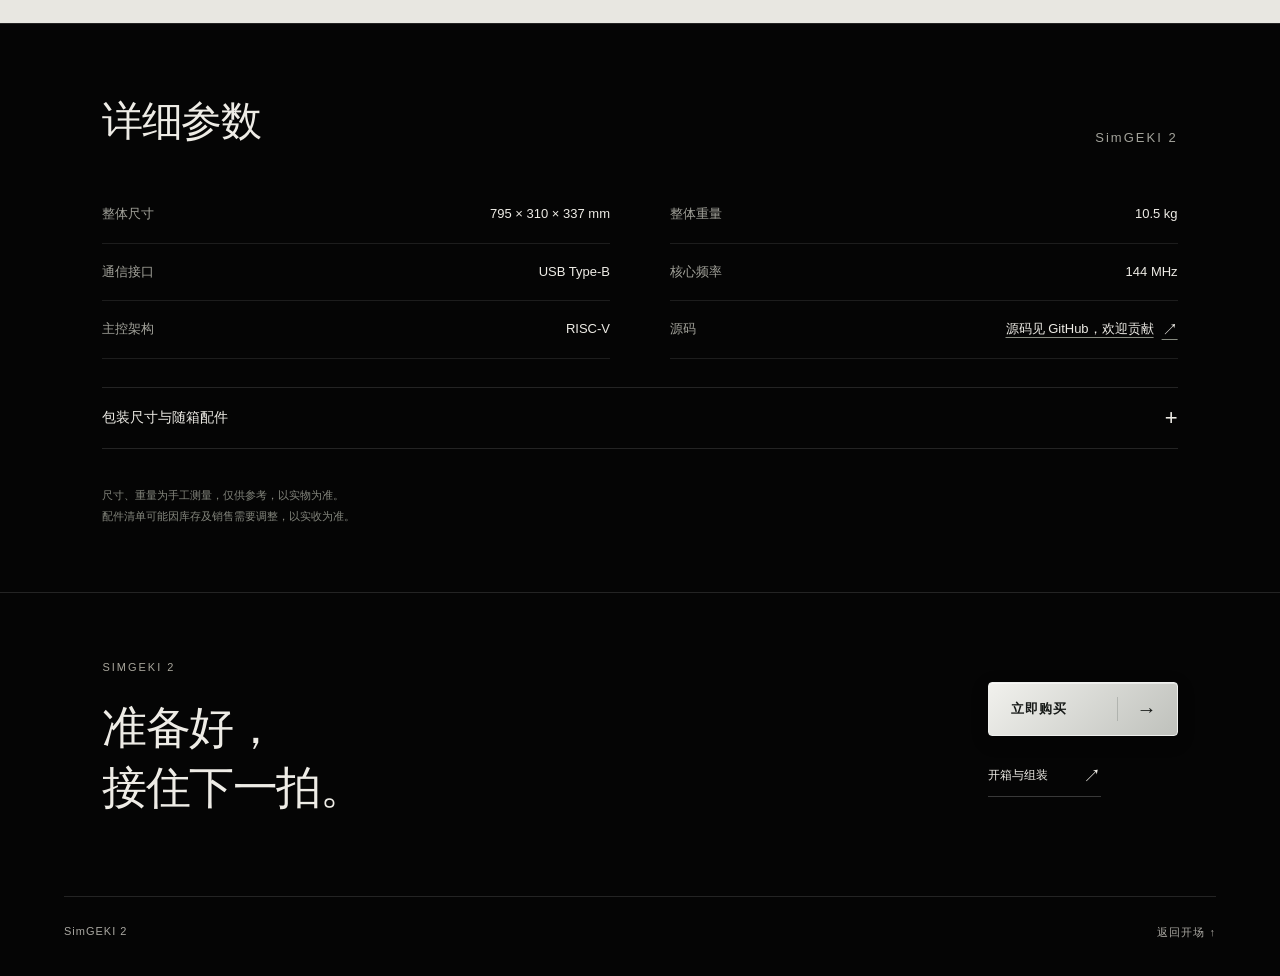
==== commit 29581e78: "Simplify product labels and remove the connection tutorial link" ====
--- a/products/simgeki-2/index.html
+++ b/products/simgeki-2/index.html
@@ -3,15 +3,15 @@
 <body><header><a class="brand" href="../../" aria-label="SimDevices 品牌首页">SimDevices</a><nav aria-label="页面导航"><a href="#detail">体验</a><a href="#reader">使用</a><a href="#specs">规格</a></nav></header>
 <main id="top">
 <section class="sequence" aria-label="SimGEKI 2 产品展示"><div class="stage"><div class="title"><p class="eyebrow">SIMGEKI 2</p><h1>让节奏，<br>成为触感。</h1><a class="purchase" href="https://item.taobao.com/item.htm?id=807658111168" target="_blank" rel="noopener"><span class="purchase-label">立即购买</span><span class="purchase-arrow" aria-hidden="true">→</span></a></div><div class="visual"><picture><source media="(prefers-reduced-motion: reduce) and (max-width: 700px)" srcset="assets/mobile/reduced-off.webp?v=10-final"><source media="(prefers-reduced-motion: reduce)" srcset="assets/desktop/reduced-off.webp?v=10-final"><source media="(max-width: 700px)" srcset="assets/mobile/frame-000.webp?v=10-final"><img id="poster" src="assets/desktop/frame-000.webp?v=10-final" width="1600" height="900" fetchpriority="high" alt="SimGEKI 2，未点亮的六枚主键与中央摇杆"></picture><canvas aria-hidden="true"></canvas></div><div class="caption"><span class="instruction">向下滚动 <b>↓</b></span></div><div class="track"><i></i></div></div></section>
-<section id="detail" class="feature content-section" aria-labelledby="keys-heading"><div class="feature-copy"><p class="eyebrow">操作体验 · 主键</p><h2 id="keys-heading">每一次反馈，<br>都看得见。</h2><p>六枚主键，背光随游玩反馈而亮。<br>银色印制面板，承接熟悉的操作节奏。</p></div><figure><img src="assets/keys-studio.jpg" srcset="assets/keys-studio-720.jpg 720w, assets/keys-studio.jpg 1200w" sizes="(max-width:700px) 84vw, (max-width:1600px) 49vw, 720px" width="1200" height="990" loading="lazy" decoding="async" alt="真实模型主键特写：背光点亮的按键与银色印制面板"></figure></section>
+<section id="detail" class="feature content-section" aria-labelledby="keys-heading"><div class="feature-copy"><p class="eyebrow">主按键</p><h2 id="keys-heading">每一次反馈，<br>都看得见。</h2><p>六枚主键，背光随游玩反馈而亮。<br>银色印制面板，承接熟悉的操作节奏。</p></div><figure><img src="assets/keys-studio.jpg" srcset="assets/keys-studio-720.jpg 720w, assets/keys-studio.jpg 1200w" sizes="(max-width:700px) 84vw, (max-width:1600px) 49vw, 720px" width="1200" height="990" loading="lazy" decoding="async" alt="真实模型主键特写：背光点亮的按键与银色印制面板"></figure></section>
 <section id="side" class="feature reverse content-section" aria-labelledby="side-heading"><div class="feature-copy"><p class="eyebrow">侧键</p><h2 id="side-heading">回弹干脆，<br>落点稳定。</h2><p>与官方机同厂的光耦，配合定制弹片与轴承。<br>稳定回弹，抑制侧向晃动。</p></div><figure><img src="assets/side-controls.jpg" srcset="assets/side-controls-720.jpg 720w, assets/side-controls.jpg 1600w" sizes="(max-width:700px) 84vw, (max-width:1600px) 49vw, 720px" width="1600" height="900" loading="lazy" decoding="async" alt="真实模型侧键特写：侧边按键与框体"></figure></section>
 <section id="lever" class="feature content-section" aria-labelledby="lever-heading"><div class="feature-copy"><p class="eyebrow">摇杆</p><h2 id="lever-heading">细致感知，<br>阻尼由你。</h2><p>12bit 高精度磁电编码器 ADC 采样，兼顾长寿命。<br>自研结构，阻尼器阻尼可自行调整，配备防尘板。</p></div><figure><img src="assets/joystick-studio.jpg" srcset="assets/joystick-studio-720.jpg 720w, assets/joystick-studio.jpg 1200w" sizes="(max-width:700px) 84vw, (max-width:1600px) 49vw, 720px" width="1200" height="990" loading="lazy" decoding="async" alt="真实模型摇杆特写：握把、杆轴与面板行程槽"></figure></section>
-<section id="everyday" class="daily" aria-labelledby="reader-heading"><div id="reader" class="feature reverse content-section" aria-labelledby="reader-heading"><div class="feature-copy"><p class="eyebrow">日常使用 · 读卡</p><h2 id="reader-heading">认出你，<br>接着玩。</h2><p>内置读卡器，识别并区分玩家。<br>按玩家身份关联、保存游玩记录，下次接着玩。</p><p class="secondary">全彩背光，随游戏反馈呼应。</p></div><figure><img src="assets/reader-studio.jpg" srcset="assets/reader-studio-720.jpg 720w, assets/reader-studio.jpg 1200w" sizes="(max-width:700px) 84vw, (max-width:1600px) 49vw, 720px" width="1200" height="990" loading="lazy" decoding="async" alt="真实模型读卡器特写：前侧读卡区域与印制面板"></figure></div>
+<section id="everyday" class="daily" aria-labelledby="reader-heading"><div id="reader" class="feature reverse content-section" aria-labelledby="reader-heading"><div class="feature-copy"><p class="eyebrow">读卡器</p><h2 id="reader-heading">认出你，<br>接着玩。</h2><p>内置读卡器，识别并区分玩家。<br>按玩家身份关联、保存游玩记录，下次接着玩。</p><p class="secondary">全彩背光，随游戏反馈呼应。</p></div><figure><img src="assets/reader-studio.jpg" srcset="assets/reader-studio-720.jpg 720w, assets/reader-studio.jpg 1200w" sizes="(max-width:700px) 84vw, (max-width:1600px) 49vw, 720px" width="1200" height="990" loading="lazy" decoding="async" alt="真实模型读卡器特写：前侧读卡区域与印制面板"></figure></div>
 <div id="connections" class="connections content-section">
 
 <div class="connections-grid">
-<article id="front-audio"><figure><img src="assets/audio-studio.jpg" srcset="assets/audio-studio-720.jpg 720w, assets/audio-studio.jpg 1200w" sizes="(max-width:700px) 84vw, 40vw" width="1200" height="800" loading="lazy" decoding="async" alt="真实模型前侧耳机插孔特写，位于银色 Headphone 标识中央"></figure><p class="eyebrow">前侧 · 音频</p><h3>耳机，顺手接入。</h3><p>内置音频延长线，将耳机接口留在前侧。</p></article>
-<article id="rear-ports"><figure><img src="assets/rear-studio.jpg" srcset="assets/rear-studio-720.jpg 720w, assets/rear-studio.jpg 1200w" sizes="(max-width:700px) 84vw, 40vw" width="1200" height="800" loading="lazy" decoding="async" alt="真实模型后侧接口特写，包含 USB-B 与额外电源输入接口"></figure><p class="eyebrow">后侧 · 数据与供电</p><h3>稳妥连接，留有选择。</h3><p>耐用的 USB-B 接口。<br>另设额外电源输入，按需选用。</p><a class="text-link" href="https://sim.bysb.net/#/simgeki2/configs/connect-to-pc/" target="_blank" rel="noopener">连接计算机 <span>↗</span></a></article>
+<article id="front-audio"><figure><img src="assets/audio-studio.jpg" srcset="assets/audio-studio-720.jpg 720w, assets/audio-studio.jpg 1200w" sizes="(max-width:700px) 84vw, 40vw" width="1200" height="800" loading="lazy" decoding="async" alt="真实模型前侧耳机插孔特写，位于银色 Headphone 标识中央"></figure><p class="eyebrow">音频口</p><h3>耳机，顺手接入。</h3><p>内置音频延长线，将耳机接口留在前侧。</p></article>
+<article id="rear-ports"><figure><img src="assets/rear-studio.jpg" srcset="assets/rear-studio-720.jpg 720w, assets/rear-studio.jpg 1200w" sizes="(max-width:700px) 84vw, 40vw" width="1200" height="800" loading="lazy" decoding="async" alt="真实模型后侧接口特写，包含 USB-B 与额外电源输入接口"></figure><p class="eyebrow">数据与供电</p><h3>稳妥连接，留有选择。</h3><p>耐用的 USB-B 接口。<br>另设额外电源输入，按需选用。</p></article>
 </div>
 
 </div></section>
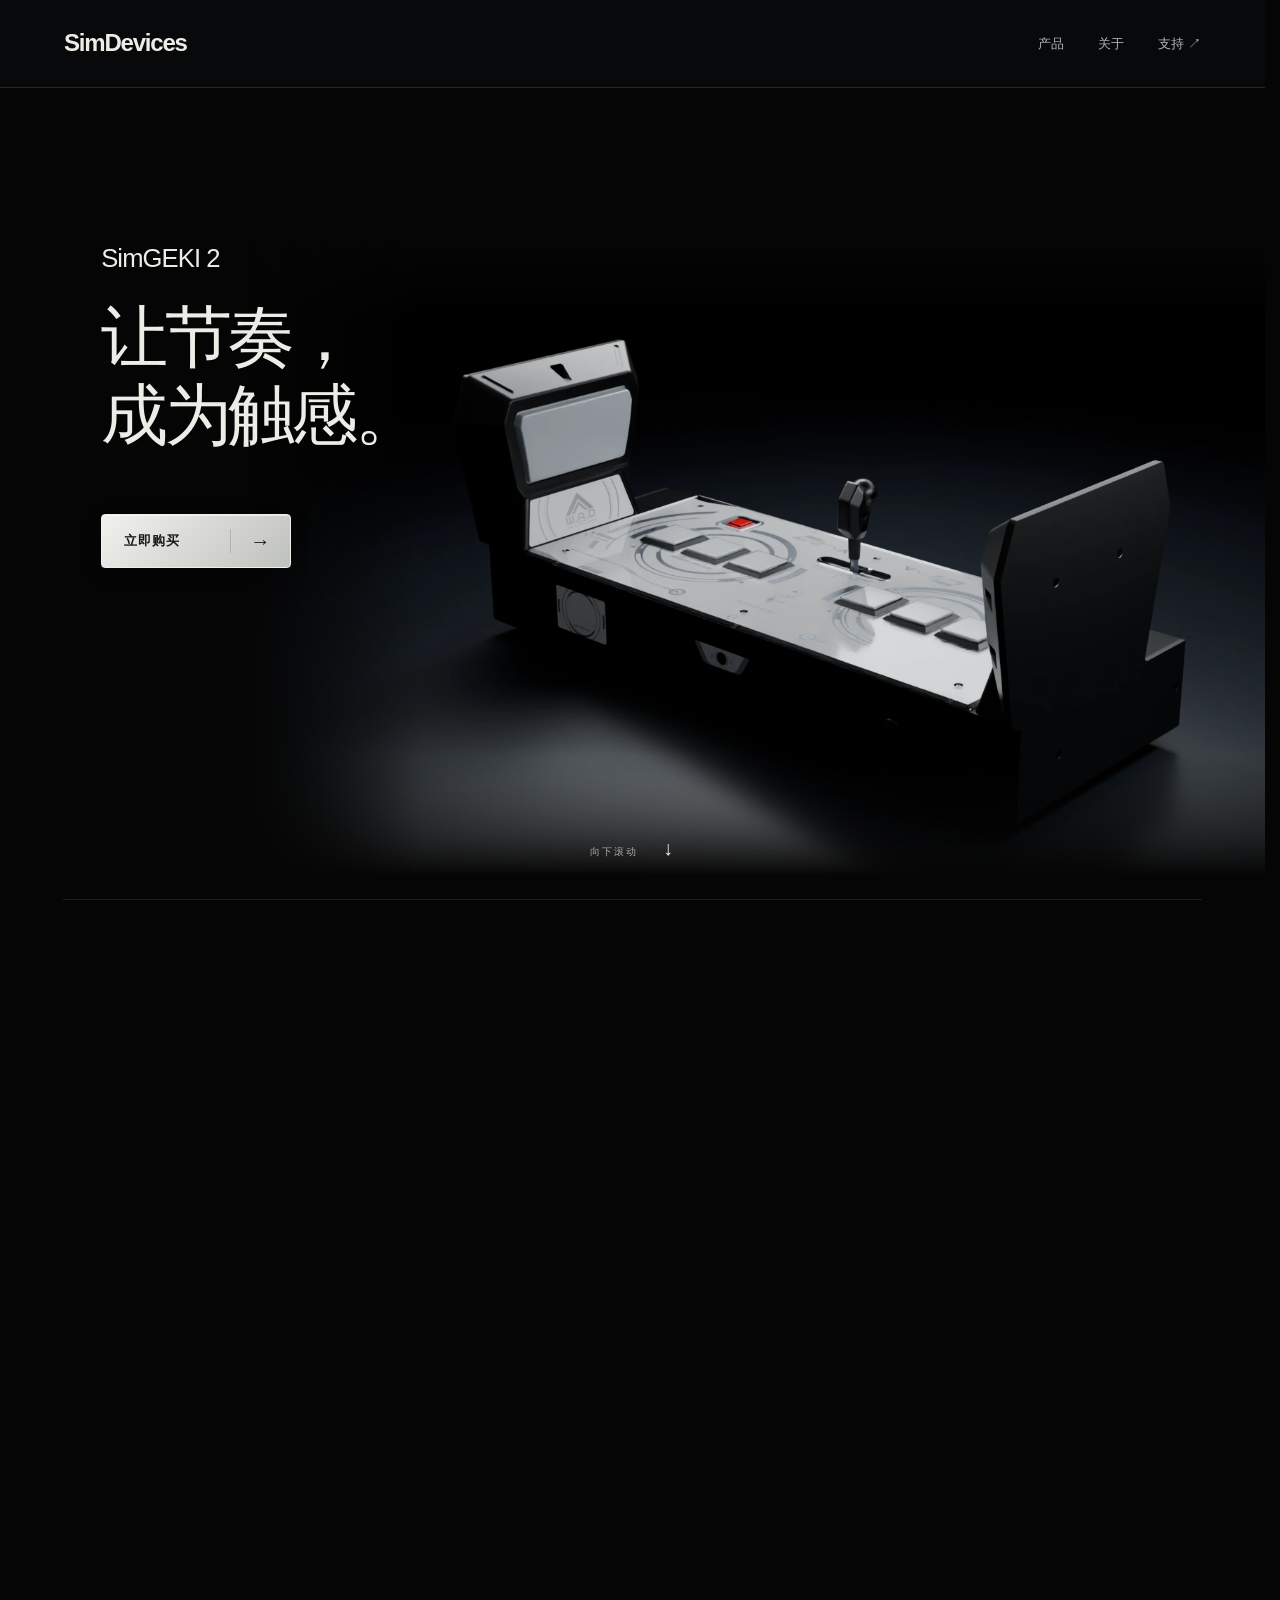
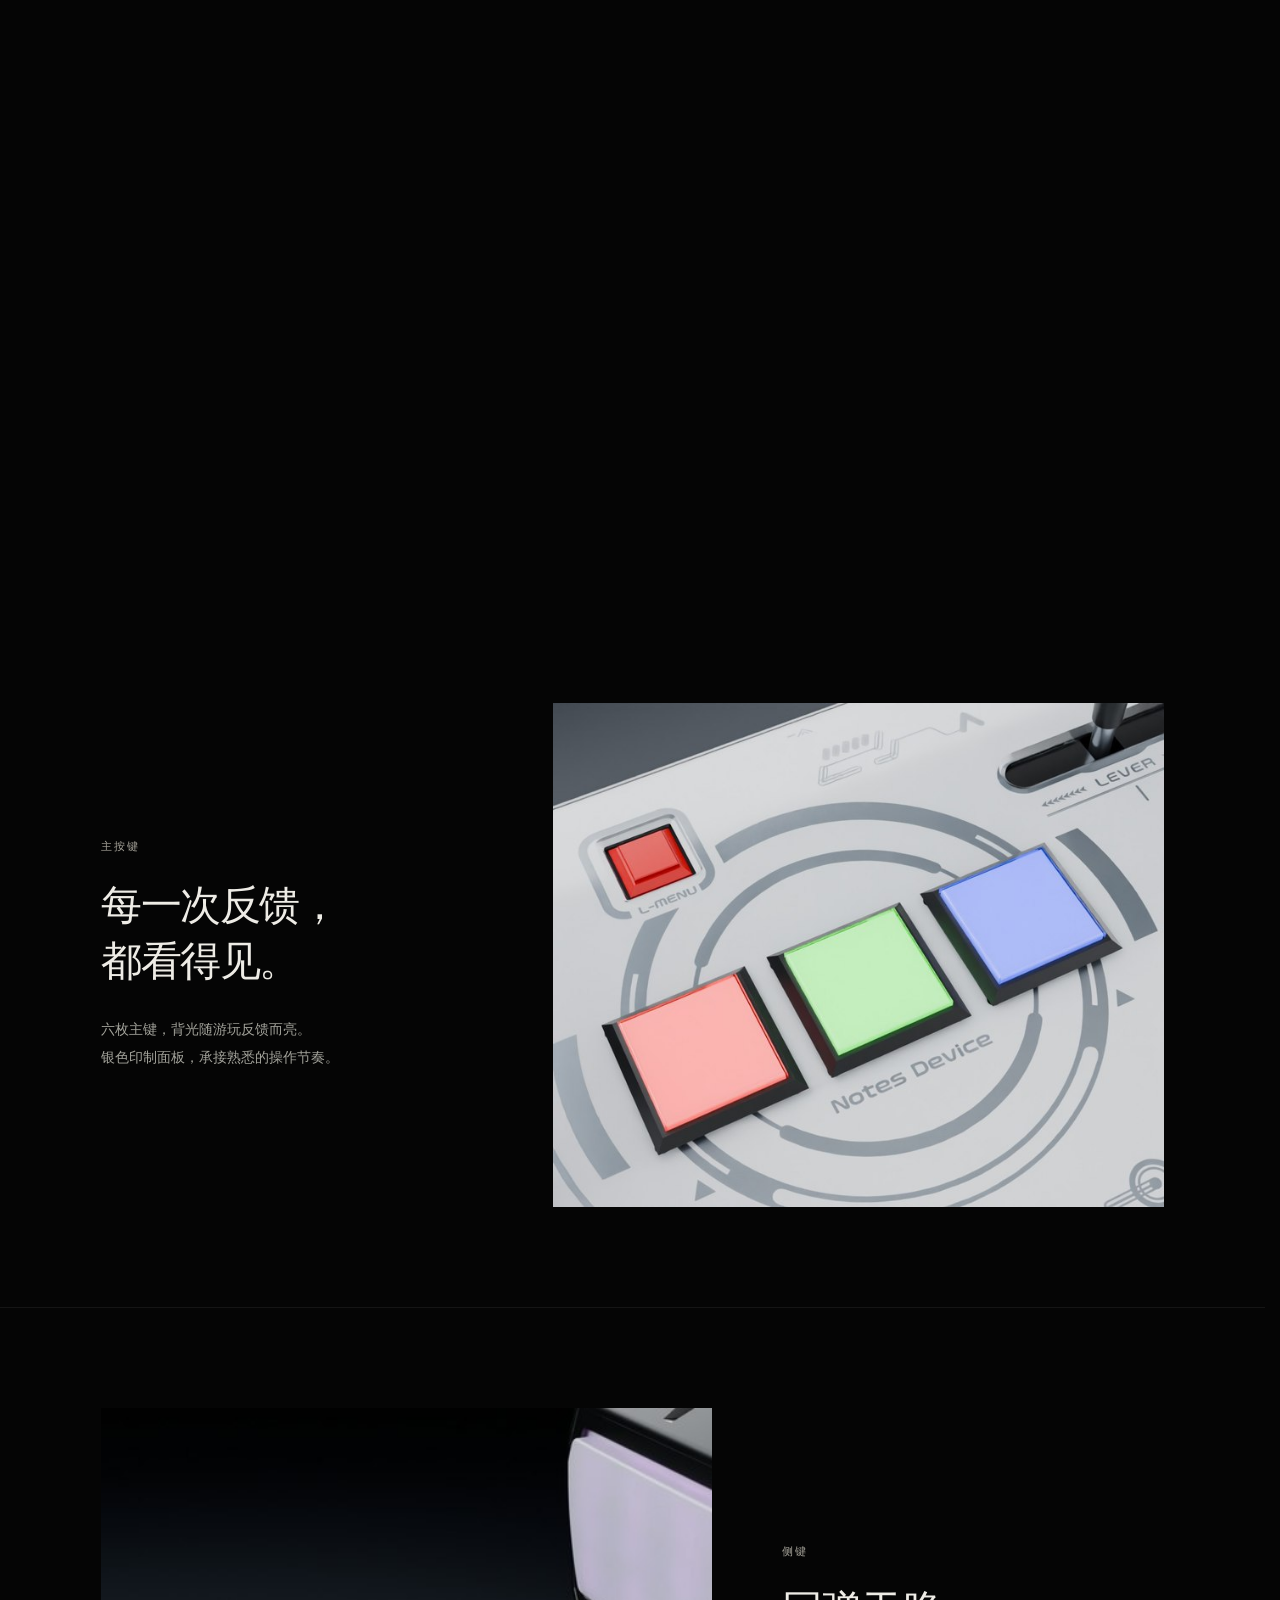
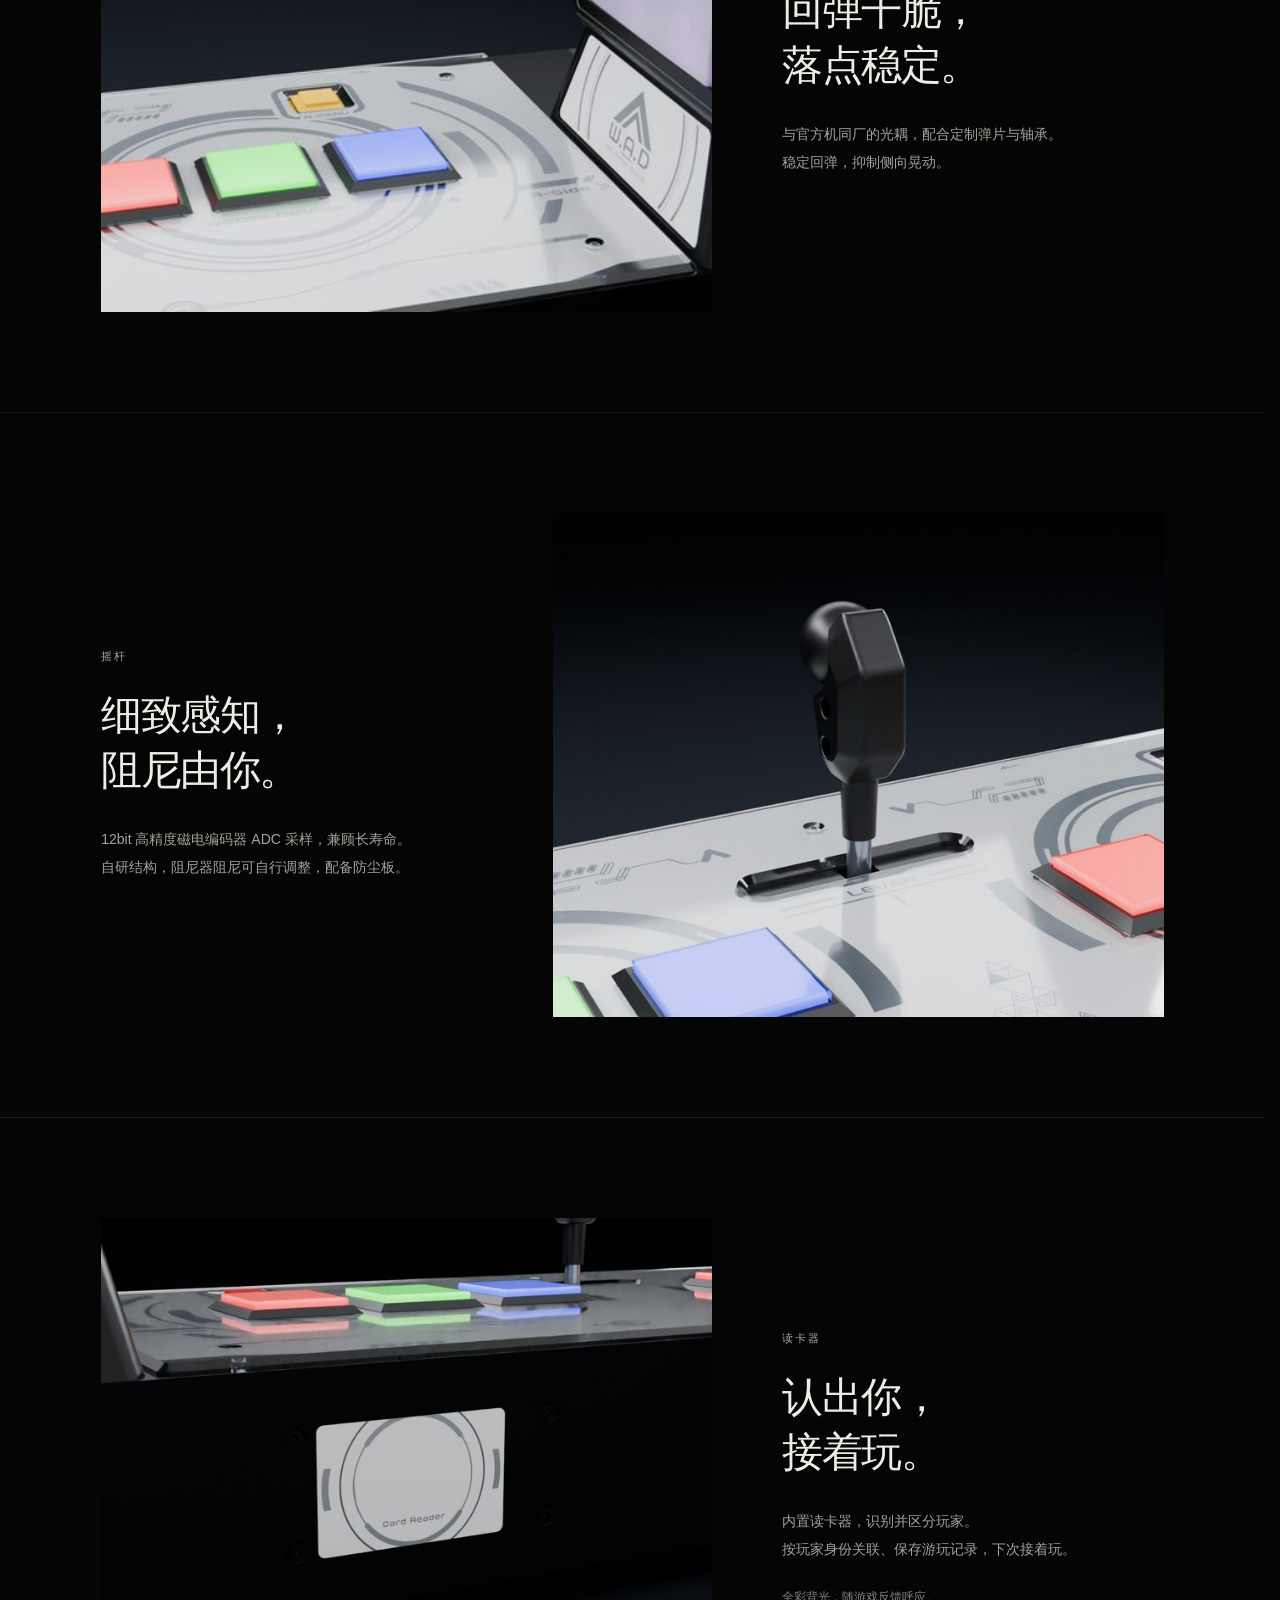
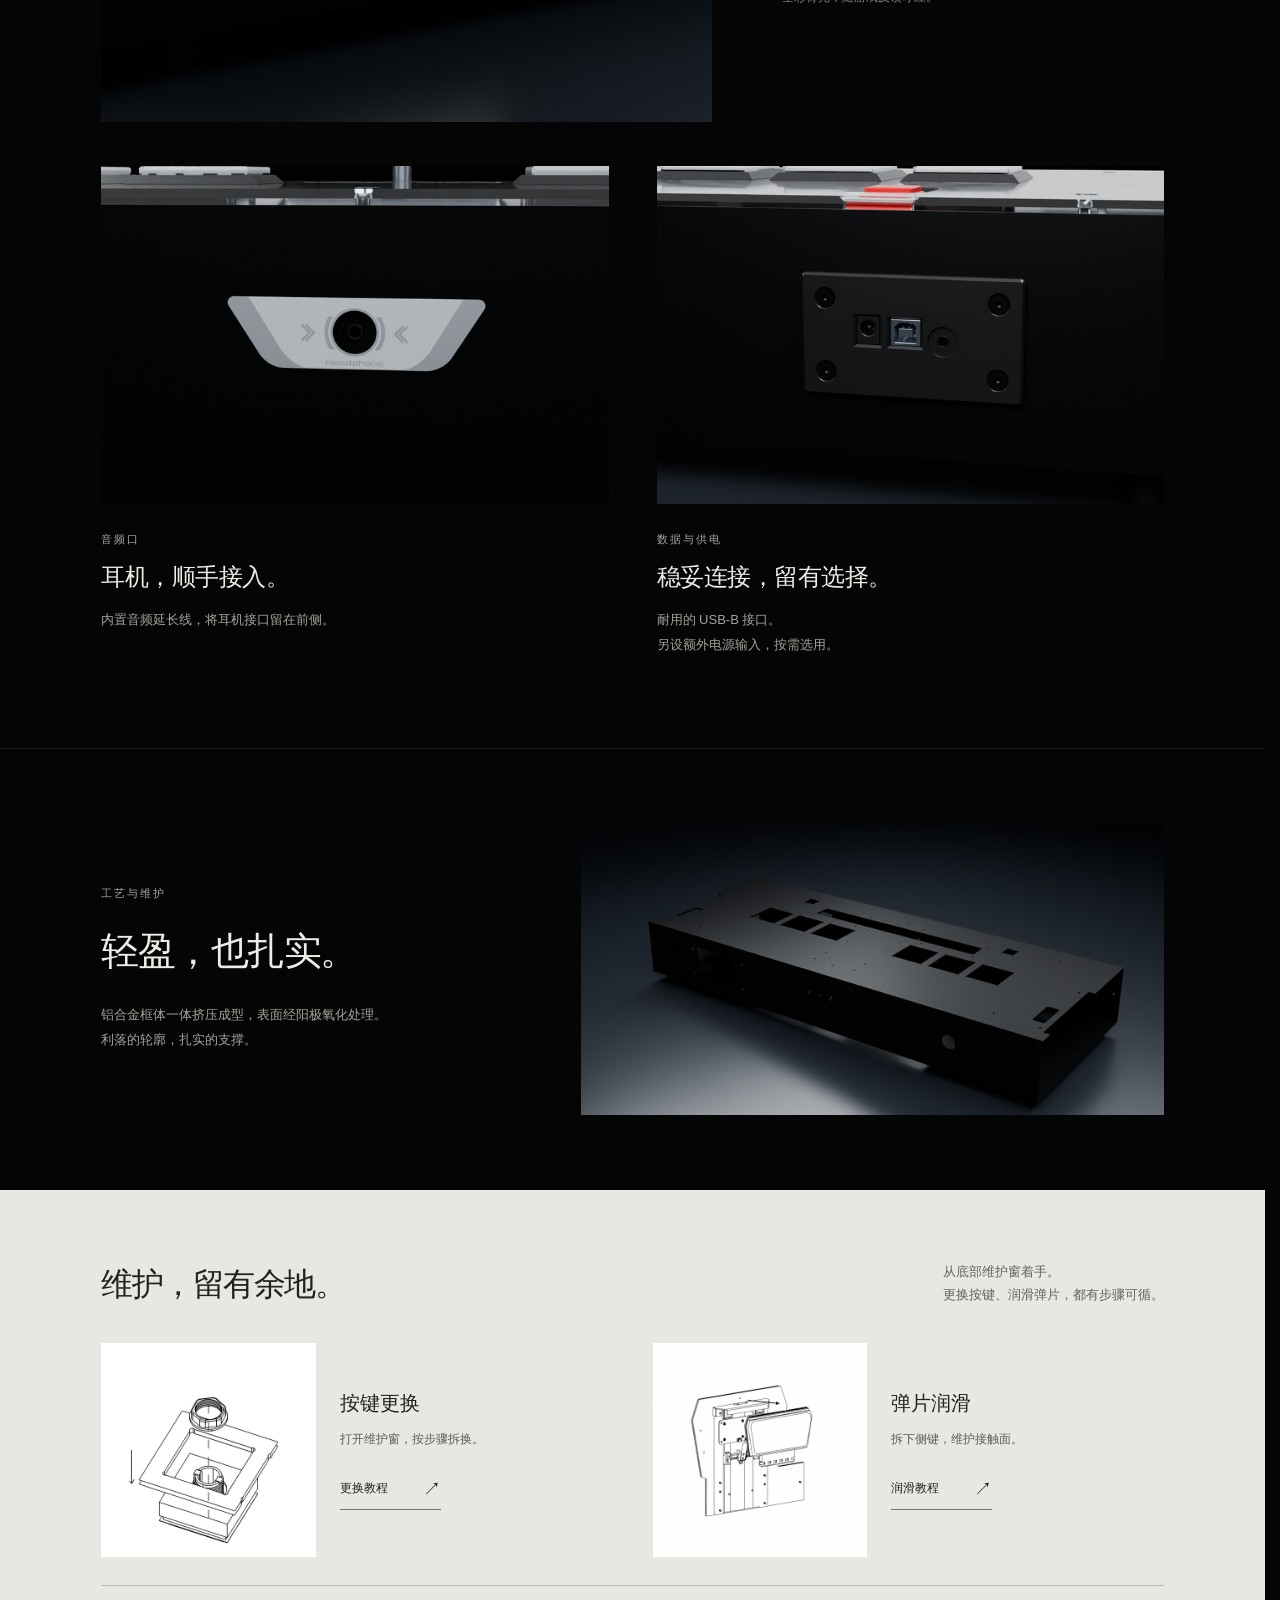
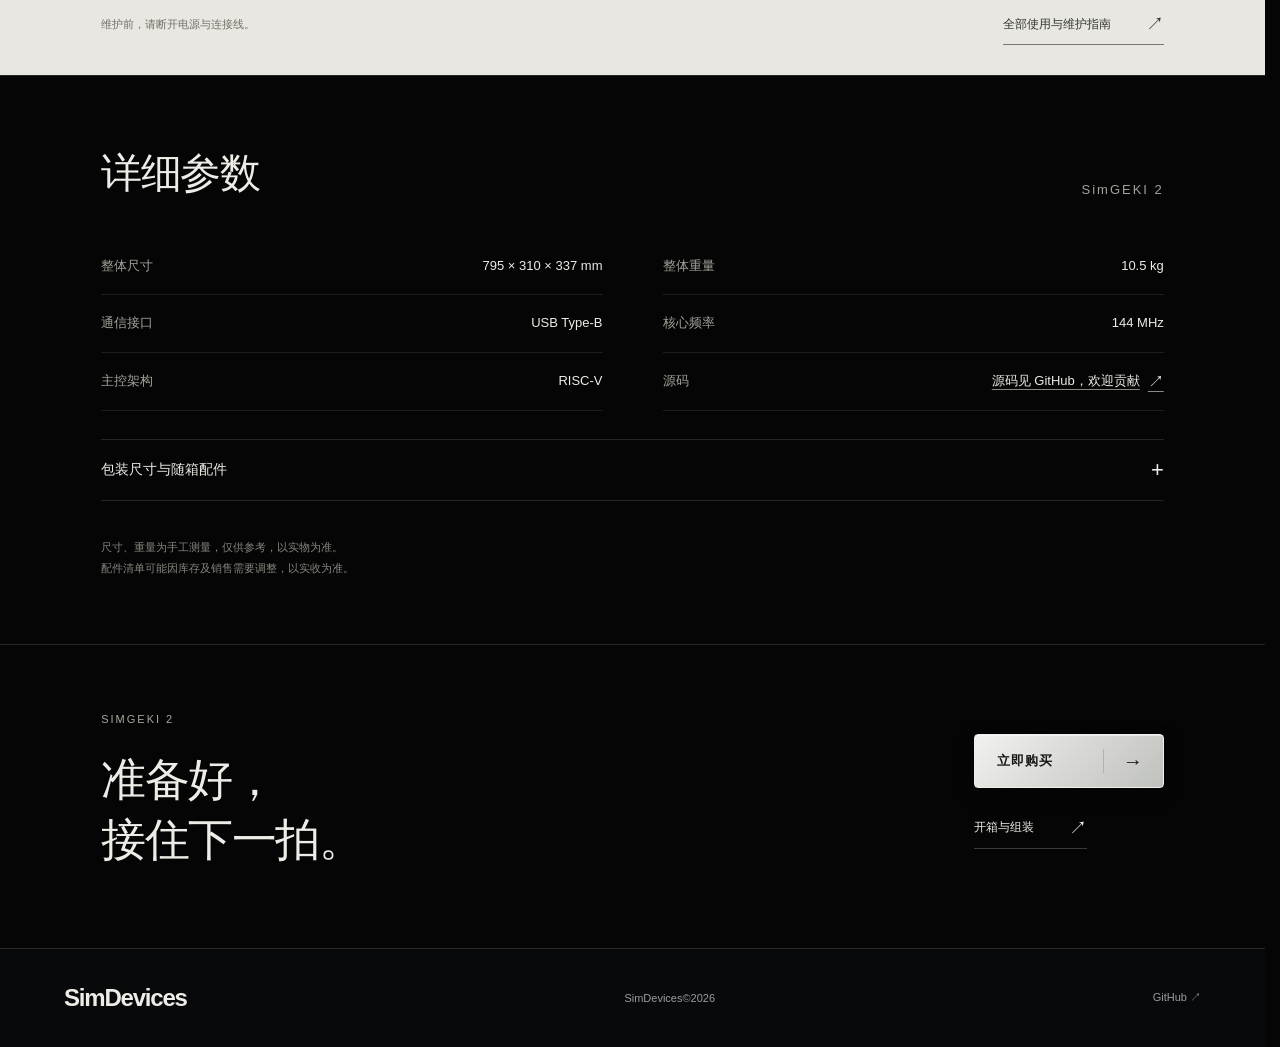
==== commit 19deb9e0: "Unify SimDevices homepage, product navigation and shared layout" ====
--- a/products/simgeki-2/index.html
+++ b/products/simgeki-2/index.html
@@ -1,8 +1,8 @@
 <!doctype html>
-<html lang="zh-CN"><head><meta charset="utf-8"><meta name="viewport" content="width=device-width,initial-scale=1"><meta name="theme-color" content="#050505"><title>SimGEKI 2 · 让节奏，成为触感。</title><meta name="description" content="SimGEKI 2：主键、侧键、摇杆与读卡器。探索真实细节、维护方式和详细规格。"><link rel="stylesheet" href="style.css?v=13"></head>
-<body><header><a class="brand" href="../../" aria-label="SimDevices 品牌首页">SimDevices</a><nav aria-label="页面导航"><a href="#detail">体验</a><a href="#reader">使用</a><a href="#specs">规格</a></nav></header>
+<html lang="zh-CN"><head><meta charset="utf-8"><meta name="viewport" content="width=device-width,initial-scale=1"><meta name="theme-color" content="#050505"><title>SimGEKI 2 · 让节奏，成为触感。</title><meta name="description" content="SimGEKI 2：主键、侧键、摇杆与读卡器。探索真实细节、维护方式和详细规格。"><link rel="stylesheet" href="style.css?v=13"><link rel="stylesheet" href="../../assets/shared/tokens.css"><link rel="stylesheet" href="../../assets/shared/components.css"><link rel="stylesheet" href="../../assets/shared/motion.css"></head>
+<body><header class="sd-header"><a class="sd-brand" href="../../" aria-label="SimDevices 首页">SimDevices</a><nav class="sd-nav" aria-label="主导航"><a href="../../#products">产品</a><a href="../../#about">关于</a><a href="https://sim.bysb.net/">支持 <span aria-hidden="true">↗</span></a></nav></header>
 <main id="top">
-<section class="sequence" aria-label="SimGEKI 2 产品展示"><div class="stage"><div class="title"><p class="eyebrow">SIMGEKI 2</p><h1>让节奏，<br>成为触感。</h1><a class="purchase" href="https://item.taobao.com/item.htm?id=807658111168" target="_blank" rel="noopener"><span class="purchase-label">立即购买</span><span class="purchase-arrow" aria-hidden="true">→</span></a></div><div class="visual"><picture><source media="(prefers-reduced-motion: reduce) and (max-width: 700px)" srcset="assets/mobile/reduced-off.webp?v=10-final"><source media="(prefers-reduced-motion: reduce)" srcset="assets/desktop/reduced-off.webp?v=10-final"><source media="(max-width: 700px)" srcset="assets/mobile/frame-000.webp?v=10-final"><img id="poster" src="assets/desktop/frame-000.webp?v=10-final" width="1600" height="900" fetchpriority="high" alt="SimGEKI 2，未点亮的六枚主键与中央摇杆"></picture><canvas aria-hidden="true"></canvas></div><div class="caption"><span class="instruction">向下滚动 <b>↓</b></span></div><div class="track"><i></i></div></div></section>
+<section class="sequence" aria-label="SimGEKI 2 产品展示"><div class="stage"><div class="title sd-hero-copy"><p class="sd-product-name">SimGEKI 2</p><h1 class="sd-hero-claim">让节奏，<br>成为触感。</h1><a class="purchase sd-button" href="https://item.taobao.com/item.htm?id=807658111168" target="_blank" rel="noopener"><span class="purchase-label">立即购买</span><span class="purchase-arrow sd-button-arrow" aria-hidden="true">→</span></a></div><div class="visual"><picture><source media="(prefers-reduced-motion: reduce) and (max-width: 700px)" srcset="assets/mobile/reduced-off.webp?v=10-final"><source media="(prefers-reduced-motion: reduce)" srcset="assets/desktop/reduced-off.webp?v=10-final"><source media="(max-width: 700px)" srcset="assets/mobile/frame-000.webp?v=10-final"><img id="poster" src="assets/desktop/frame-000.webp?v=10-final" width="1600" height="900" fetchpriority="high" alt="SimGEKI 2，未点亮的六枚主键与中央摇杆"></picture><canvas aria-hidden="true"></canvas></div><div class="caption"><span class="instruction">向下滚动 <b>↓</b></span></div><div class="track"><i></i></div></div></section>
 <section id="detail" class="feature content-section" aria-labelledby="keys-heading"><div class="feature-copy"><p class="eyebrow">主按键</p><h2 id="keys-heading">每一次反馈，<br>都看得见。</h2><p>六枚主键，背光随游玩反馈而亮。<br>银色印制面板，承接熟悉的操作节奏。</p></div><figure><img src="assets/keys-studio.jpg" srcset="assets/keys-studio-720.jpg 720w, assets/keys-studio.jpg 1200w" sizes="(max-width:700px) 84vw, (max-width:1600px) 49vw, 720px" width="1200" height="990" loading="lazy" decoding="async" alt="真实模型主键特写：背光点亮的按键与银色印制面板"></figure></section>
 <section id="side" class="feature reverse content-section" aria-labelledby="side-heading"><div class="feature-copy"><p class="eyebrow">侧键</p><h2 id="side-heading">回弹干脆，<br>落点稳定。</h2><p>与官方机同厂的光耦，配合定制弹片与轴承。<br>稳定回弹，抑制侧向晃动。</p></div><figure><img src="assets/side-controls.jpg" srcset="assets/side-controls-720.jpg 720w, assets/side-controls.jpg 1600w" sizes="(max-width:700px) 84vw, (max-width:1600px) 49vw, 720px" width="1600" height="900" loading="lazy" decoding="async" alt="真实模型侧键特写：侧边按键与框体"></figure></section>
 <section id="lever" class="feature content-section" aria-labelledby="lever-heading"><div class="feature-copy"><p class="eyebrow">摇杆</p><h2 id="lever-heading">细致感知，<br>阻尼由你。</h2><p>12bit 高精度磁电编码器 ADC 采样，兼顾长寿命。<br>自研结构，阻尼器阻尼可自行调整，配备防尘板。</p></div><figure><img src="assets/joystick-studio.jpg" srcset="assets/joystick-studio-720.jpg 720w, assets/joystick-studio.jpg 1200w" sizes="(max-width:700px) 84vw, (max-width:1600px) 49vw, 720px" width="1200" height="990" loading="lazy" decoding="async" alt="真实模型摇杆特写：握把、杆轴与面板行程槽"></figure></section>
@@ -25,8 +25,8 @@
 <dl class="spec-grid"><div><dt>整体尺寸</dt><dd>795 × 310 × 337 mm</dd></div><div><dt>整体重量</dt><dd>10.5 kg</dd></div><div><dt>通信接口</dt><dd>USB Type-B</dd></div><div><dt>核心频率</dt><dd>144 MHz</dd></div><div><dt>主控架构</dt><dd>RISC-V</dd></div><div class="source-row"><dt>源码</dt><dd><a class="source-link" href="https://github.com/SimDevices-Project/SimGEKI" target="_blank" rel="noopener noreferrer">源码见 GitHub，欢迎贡献 <span aria-hidden="true">↗</span></a></dd></div></dl>
 <details class="spec-more"><summary>包装尺寸与随箱配件</summary><dl class="pack-spec"><div><dt>包装尺寸</dt><dd>859 × 384 × 308 mm</dd></div><div><dt>包装重量</dt><dd>12.8 kg</dd></div></dl><div class="package"><h3>包装清单</h3><ul><li>SimGEKI 2 主机</li><li>左侧键、右侧键</li><li>USB-A to USB-B 数据线 · 1.5 米</li><li>Aux 3.5mm 公对公音频线 · 1.5 米</li><li>H2.0 / H2.5 / H3.0 内六角扳手</li><li>T20 带柱梅花扳手</li><li>紧固螺丝包</li></ul></div>
 </details><p class="spec-note">尺寸、重量为手工测量，仅供参考，以实物为准。<br>配件清单可能因库存及销售需要调整，以实收为准。</p></section>
-<section id="purchase-close" class="closing content-section" aria-labelledby="closing-heading"><div><p class="eyebrow">SIMGEKI 2</p><h2 id="closing-heading">准备好，<br>接住下一拍。</h2></div><div class="closing-actions"><a class="purchase" href="https://item.taobao.com/item.htm?id=807658111168" target="_blank" rel="noopener"><span class="purchase-label">立即购买</span><span class="purchase-arrow" aria-hidden="true">→</span></a><a class="text-link" href="https://sim.bysb.net/#/simgeki2/manual/unbox/" target="_blank" rel="noopener">开箱与组装 <span>↗</span></a></div></section>
-</main><footer><span>SimGEKI 2</span><a href="#top">返回开场 ↑</a></footer><script src="app.js?v=10-final"></script></body></html>
+<section id="purchase-close" class="closing content-section" aria-labelledby="closing-heading"><div><p class="eyebrow">SIMGEKI 2</p><h2 id="closing-heading">准备好，<br>接住下一拍。</h2></div><div class="closing-actions"><a class="purchase sd-button" href="https://item.taobao.com/item.htm?id=807658111168" target="_blank" rel="noopener"><span class="purchase-label">立即购买</span><span class="purchase-arrow sd-button-arrow" aria-hidden="true">→</span></a><a class="text-link" href="https://sim.bysb.net/#/simgeki2/manual/unbox/" target="_blank" rel="noopener">开箱与组装 <span>↗</span></a></div></section>
+</main><footer class="sd-footer"><a class="sd-footer-brand" href="../../">SimDevices</a><span>SimDevices©2026</span><a href="https://github.com/SimDevices-Project">GitHub ↗</a></footer><script src="app.js?v=10-final"></script></body></html>
 
 
 
--- a/products/simgeki-2/style.css
+++ b/products/simgeki-2/style.css
@@ -3,12 +3,12 @@
 @media(max-width:700px){header{height:72px;padding:0 7%}.brand{font-size:21px}nav{gap:20px;font-size:10px}.sequence{height:200svh}.stage{min-height:580px}.title{top:17%;left:8%}h1{font-size:49px;letter-spacing:-2px;line-height:1.23}.eyebrow{font-size:10px;margin-bottom:20px}.visual{width:140%;right:-20%;bottom:17%}.caption{bottom:35px;font-size:9px;letter-spacing:1px}.instruction b{margin-left:10px}.content-section{padding:68px 8%}.feature,.feature.reverse{grid-template-columns:1fr;gap:30px}.feature.reverse .feature-copy,.feature.reverse figure{grid-column:auto;grid-row:auto}.feature h2{font-size:35px;margin-bottom:20px}.feature-copy>p:not(.eyebrow){font-size:13px;line-height:1.9}.feature figure{aspect-ratio:1.15}.care-inner{padding:55px 8% 28px}.section-head{display:block;margin-bottom:28px}.section-head h2{font-size:30px;margin-bottom:18px}.section-head>p{font-size:12px}.assembly-grid{grid-template-columns:1fr;gap:28px}.assembly-grid article{grid-template-columns:40% 1fr;gap:20px}.assembly-grid h3{font-size:18px;margin-bottom:8px}.assembly-grid .text-link{font-size:11px;margin-top:12px;gap:22px}.care-note{line-height:1.8}.spec-grid{grid-template-columns:1fr;margin-bottom:36px}.spec-grid>div{font-size:12px;padding:16px 0;gap:15px}.package{grid-template-columns:1fr;gap:0}.package ul{grid-template-columns:1fr;gap:9px}.specs{padding-top:55px}.specs .section-head>p{font-size:11px}.spec-note{font-size:10px}footer{font-size:10px}}
 @media(prefers-reduced-motion:reduce){html{scroll-behavior:auto}.sequence{height:100svh}.track{display:none}.title{opacity:1!important}}
 
-.purchase{pointer-events:auto;display:inline-flex;align-items:center;justify-content:space-between;gap:32px;min-width:190px;min-height:54px;margin-top:27px;padding:0 19px 0 22px;border:1px solid #eeefed;border-radius:4px;background:linear-gradient(135deg,#f1f1ed,#bfc1bc);box-shadow:inset 0 1px 0 #fff8,0 5px 18px #0003;color:#171a18;font-size:13px;font-weight:600;letter-spacing:1px;touch-action:manipulation;animation:purchase-enter .48s .08s both;transition:transform .18s ease,box-shadow .18s ease,background .18s ease}
-.purchase-arrow{font-size:20px;font-weight:400;line-height:24px;padding-left:19px;border-left:1px solid #343c3833;transition:transform .18s ease}
-.purchase:focus-visible{outline:2px solid #f0ead9;outline-offset:5px;animation:none}
-@keyframes purchase-enter{from{opacity:0;translate:0 6px}to{opacity:1;translate:0 0}}
-@media(hover:hover) and (pointer:fine){.purchase:hover{transform:translateY(-2px);background:linear-gradient(135deg,#fffefa,#d2d5ce);box-shadow:inset 0 1px 0 #fff,0 8px 24px #0005}.purchase:hover .purchase-arrow{transform:translateX(3px)}}
-.purchase:active{transform:translateY(1px) scale(.985);box-shadow:inset 0 2px 5px #0002;background:#bfc4bb}
+.purchase{margin-top:27px}
+
+
+
+@media(hover:hover) and (pointer:fine){.purchase:hover }
+
 .feature-copy>p.secondary{font-size:12px;color:#85877e;margin-top:22px}
 .connections{border-top:1px solid #ffffff18}
 
@@ -23,7 +23,7 @@
 
 
 @media(max-width:700px){.purchase{min-height:52px;min-width:180px;font-size:12px;margin-top:20px;gap:28px}.feature-copy>p.secondary{font-size:11px;margin-top:18px}.connections-grid{grid-template-columns:1fr;gap:40px}.connections h3{font-size:22px}.connections-grid figure{margin-bottom:23px}}
-@media(prefers-reduced-motion:reduce){.purchase,.purchase-arrow{animation:none;transition:none;translate:none;transform:none!important}}
+@media(prefers-reduced-motion:reduce){.purchase,}
 .title:focus-within{opacity:1!important}
 
 .daily{border-top:1px solid #ffffff18}
@@ -55,3 +55,11 @@
 .closing .text-link{margin:0;font-size:12px;border-color:#ffffff35}
 @media(max-width:700px){.daily .feature{padding-bottom:34px}.daily .connections{padding-bottom:58px}.build{grid-template-columns:1fr;gap:28px;padding-top:58px;padding-bottom:58px}.build h2{font-size:32px;margin-bottom:20px}.care-bottom{align-items:flex-start;flex-direction:column;gap:12px}.care-bottom .text-link{font-size:11px}.pack-spec{grid-template-columns:1fr;gap:16px}.closing{align-items:flex-start;flex-direction:column;gap:30px;padding-top:54px;padding-bottom:60px}.closing h2{font-size:36px}.closing-actions{flex-direction:row;align-items:center;flex-wrap:wrap;gap:22px}.closing .purchase{min-width:170px}.closing .text-link{font-size:11px;gap:12px}}
 .spec-grid .source-row{align-items:center;padding-top:6px;padding-bottom:6px}.source-link{display:inline-flex;align-items:center;justify-content:flex-end;gap:8px;min-height:44px;padding:4px 0;border-radius:2px;text-decoration:underline;text-decoration-color:#878b80;text-underline-offset:4px;transition:color .15s,text-decoration-color .15s;touch-action:manipulation}.source-link span{font-size:16px;text-decoration:none}.source-link:hover{color:#fff;text-decoration-color:#eeece6}.source-link:focus-visible{outline:2px solid #cec7b4;outline-offset:3px}.source-link:active{color:#cec7b4}@media(prefers-reduced-motion:reduce){.source-link{transition:none}}
+
+/* Keep the hero's type and product in one centered composition on large screens. */
+@media(min-width:1600px){
+ .title{left:calc((100% - 1440px)/2 + 80px);top:calc(50% - 340px)}
+ .visual{width:1267px;right:calc((100% - 1440px)/2);bottom:calc(50% - 454px)}
+}
+.sequence>.stage{height:calc(100svh - 88px)}
+@media(max-width:700px){.sequence>.stage{height:calc(100svh - 72px)}}
--- a/assets/shared/tokens.css
+++ b/assets/shared/tokens.css
@@ -0,0 +1,2 @@
+/* Shared design primitives. Page files own layout, never motion values. */
+:root{--sd-bg:#050505;--sd-paper:#eeece6;--sd-ink:#171a18;--sd-muted:#a3a39b;--sd-fast:180ms;--sd-enter:480ms;--sd-ease:ease;--sd-ease-out:cubic-bezier(.22,1,.36,1);--sd-focus:#f0ead9;--sd-link-hover:#fff;--sd-font:Arial,"Microsoft YaHei",sans-serif}body{font-family:var(--sd-font)}
--- a/assets/shared/components.css
+++ b/assets/shared/components.css
@@ -0,0 +1,23 @@
+/* Shared action components used by the home and product pages. */
+.sd-button{pointer-events:auto;display:inline-flex;align-items:center;justify-content:space-between;gap:32px;min-width:190px;min-height:54px;height:auto;padding:0 19px 0 22px;border:1px solid #eeefed;border-radius:4px;background:linear-gradient(135deg,#f1f1ed,#bfc1bc);box-shadow:inset 0 1px 0 #fff8,0 5px 18px #0003;color:var(--sd-ink);font-size:13px;font-weight:600;letter-spacing:1px;touch-action:manipulation}.sd-button-arrow{font-size:20px;font-weight:400;line-height:24px;padding-left:19px;border-left:1px solid #343c3833}.sd-button svg{box-sizing:content-box;width:20px;height:24px}.sd-button:focus-visible{outline:2px solid var(--sd-focus);outline-offset:5px}.sd-button:active{background:#bfc4bb;box-shadow:inset 0 2px 5px #0002}
+@media(max-width:700px){.sd-button{min-height:52px;min-width:180px;font-size:12px;gap:28px}}
+
+/* One hero hierarchy and footer for the brand and all product pages. */
+.sd-hero-copy .sd-product-name{font-size:clamp(21px,2vw,27px);line-height:1.3;font-weight:500;letter-spacing:-.035em;color:inherit;margin:0 0 22px}
+.sd-hero-copy .sd-hero-claim{font-size:clamp(48px,5.2vw,72px);line-height:1.18;font-weight:500;letter-spacing:-.055em;white-space:normal;margin:0 0 32px}
+.sd-hero-copy .sd-hero-claim br{display:initial}
+footer.sd-footer{box-sizing:border-box;max-width:1440px;margin:0 auto;padding:35px clamp(24px,5vw,80px);display:flex;align-items:center;justify-content:space-between;gap:24px;border-top:1px solid #ffffff20;background:#08090a;color:#eeece6;font-family:Arial,"Microsoft YaHei",sans-serif;letter-spacing:0}
+.sd-footer .sd-footer-brand{font-size:24px;font-weight:650;letter-spacing:-1.2px;color:#eeece6}.sd-footer>span,.sd-footer>a:last-child{font-size:11px;color:#999da1}
+@media(max-width:700px){.sd-hero-copy .sd-product-name{font-size:22px;margin-bottom:15px}.sd-hero-copy .sd-hero-claim{font-size:46px;line-height:1.18;margin-bottom:24px}footer.sd-footer{padding:28px 7%;flex-wrap:wrap;gap:16px}.sd-footer .sd-footer-brand{font-size:21px}.sd-footer>span{display:block;order:3;flex-basis:100%}}
+.sd-footer>a:last-child{margin-left:0}
+
+/* Shared site navigation: identical structure, alignment and motion on every page. */
+header.sd-header{position:relative;top:auto;left:auto;z-index:10;box-sizing:border-box;width:100%;max-width:1440px;height:88px;margin:0 auto;padding:0 clamp(24px,5vw,80px);display:flex;align-items:center;justify-content:space-between;background:#08090a;color:#eeece6;border:0;border-bottom:1px solid #ffffff20;font-family:Inter,"Helvetica Neue",Arial,"PingFang SC","Microsoft YaHei",sans-serif}
+.sd-header .sd-brand{display:inline-flex;align-items:center;gap:8px;font-size:24px;font-weight:650;line-height:1.2;letter-spacing:-1.2px;color:#eeece6;text-decoration:none}
+
+.sd-header .sd-nav{display:flex;align-items:center;gap:34px;font-size:13px;font-weight:400;line-height:1.5;letter-spacing:0}
+.sd-header .sd-nav a{color:#b1b3b6;text-decoration:none;transition:color var(--sd-fast) var(--sd-ease)}
+.sd-header .sd-nav a:hover{color:#fff}.sd-header a:focus-visible{outline:2px solid #eee;outline-offset:6px}
+@media(max-width:700px){header.sd-header{height:72px;padding:0 6%}.sd-header .sd-brand{font-size:21px}.sd-header .sd-nav{gap:22px;font-size:12px}}
+@media(prefers-reduced-motion:reduce){.sd-header .sd-nav a{transition:none}}
+html{scrollbar-gutter:stable}
--- a/assets/shared/motion.css
+++ b/assets/shared/motion.css
@@ -0,0 +1,6 @@
+/* One interaction vocabulary. Carousel/scroll sequences remain page-specific. */
+.sd-button{animation:sd-enter var(--sd-enter) 80ms both;transition:transform var(--sd-fast) var(--sd-ease),box-shadow var(--sd-fast) var(--sd-ease),background var(--sd-fast) var(--sd-ease)}.sd-button-arrow{transition:transform var(--sd-fast) var(--sd-ease)}
+@keyframes sd-enter{from{opacity:0;translate:0 6px}to{opacity:1;translate:0 0}}
+@media(hover:hover) and (pointer:fine){.sd-button:hover{transform:translateY(-2px);background:linear-gradient(135deg,#fffefa,#d2d5ce);box-shadow:inset 0 1px 0 #fff,0 8px 24px #0005}.sd-button:hover .sd-button-arrow{transform:translateX(3px)}}.sd-button:active{transform:translateY(1px) scale(.985)}.sd-button:focus-visible{animation:none}
+nav a,.text-link,.source-link,.about-copy a,.inline-link{transition:color var(--sd-fast),text-decoration-color var(--sd-fast)}nav a:hover,.text-link:hover,.source-link:hover,.about-copy a:hover,.inline-link:hover{color:var(--sd-link-hover)}
+@media(prefers-reduced-motion:reduce){html{scroll-behavior:auto}.sd-button,.sd-button-arrow,nav a,.text-link,.source-link,.about-copy a,.inline-link{animation:none;transition:none;translate:none;transform:none!important}}
